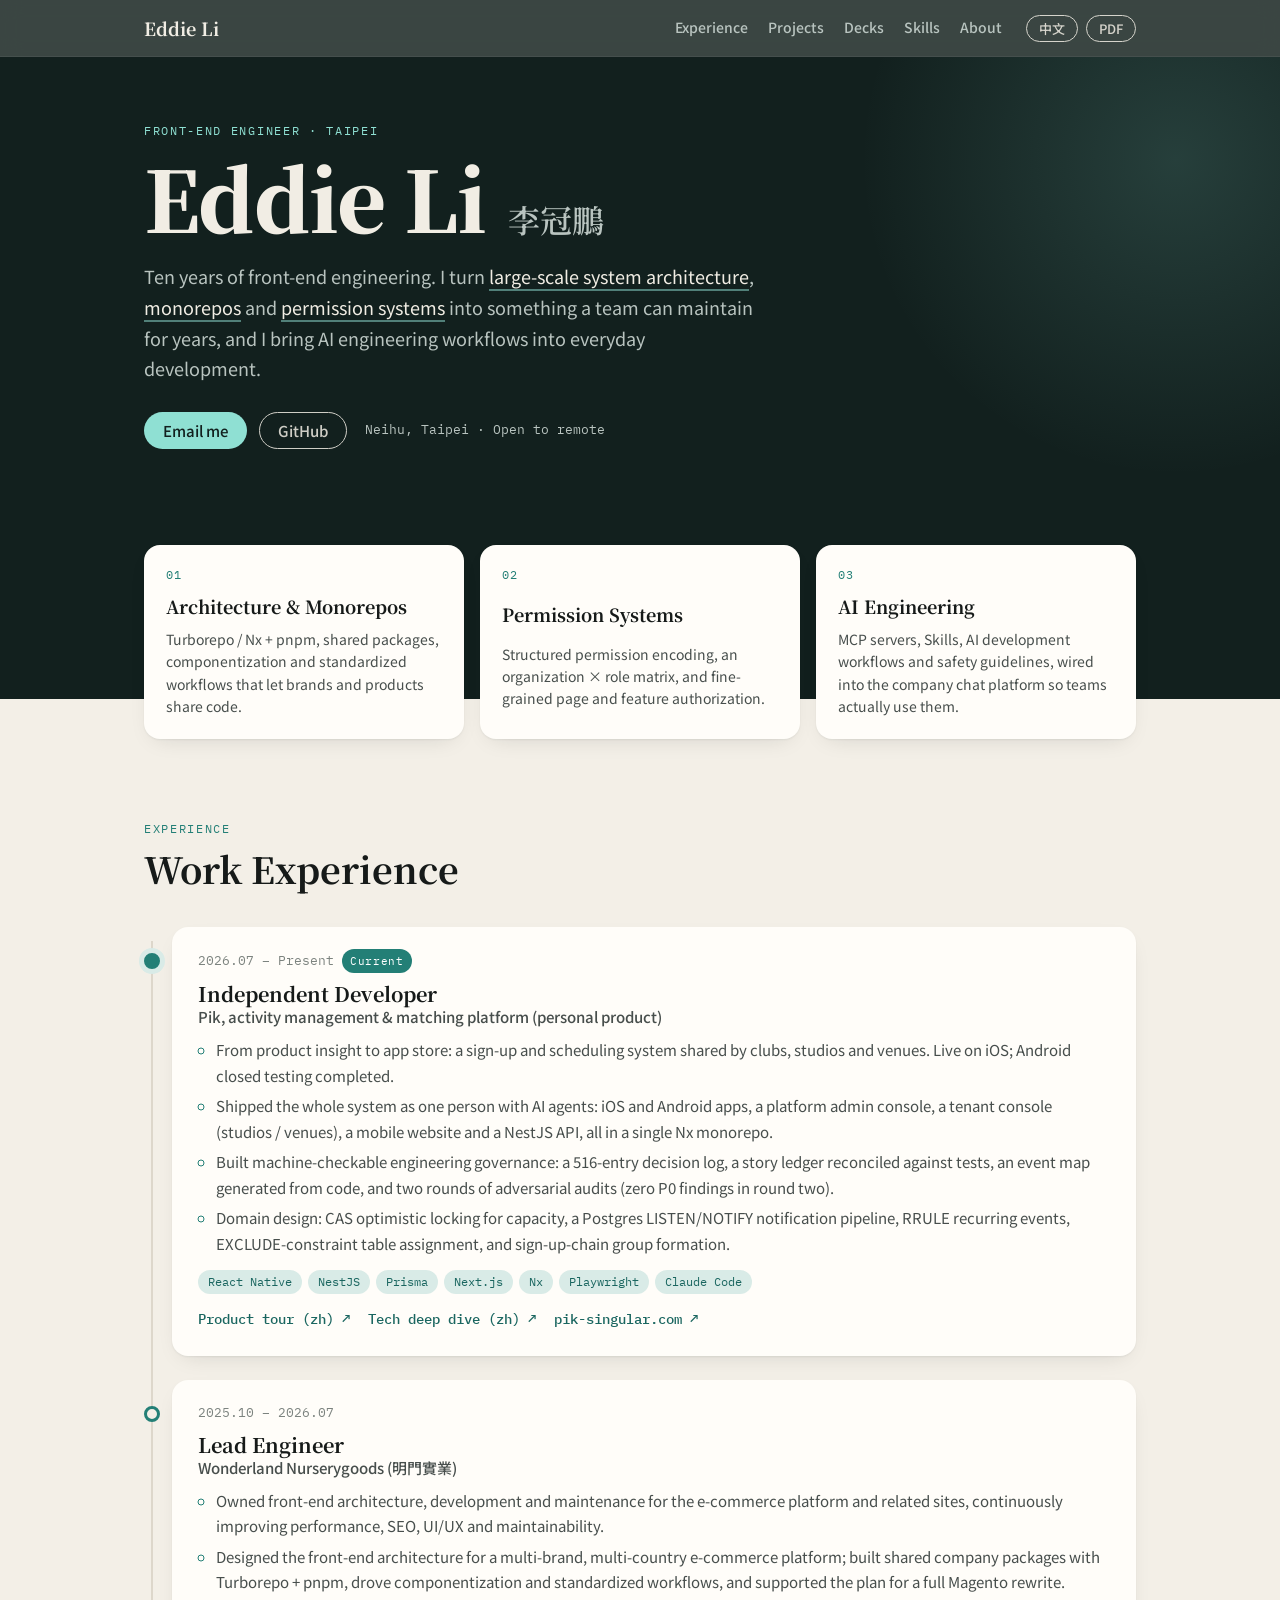
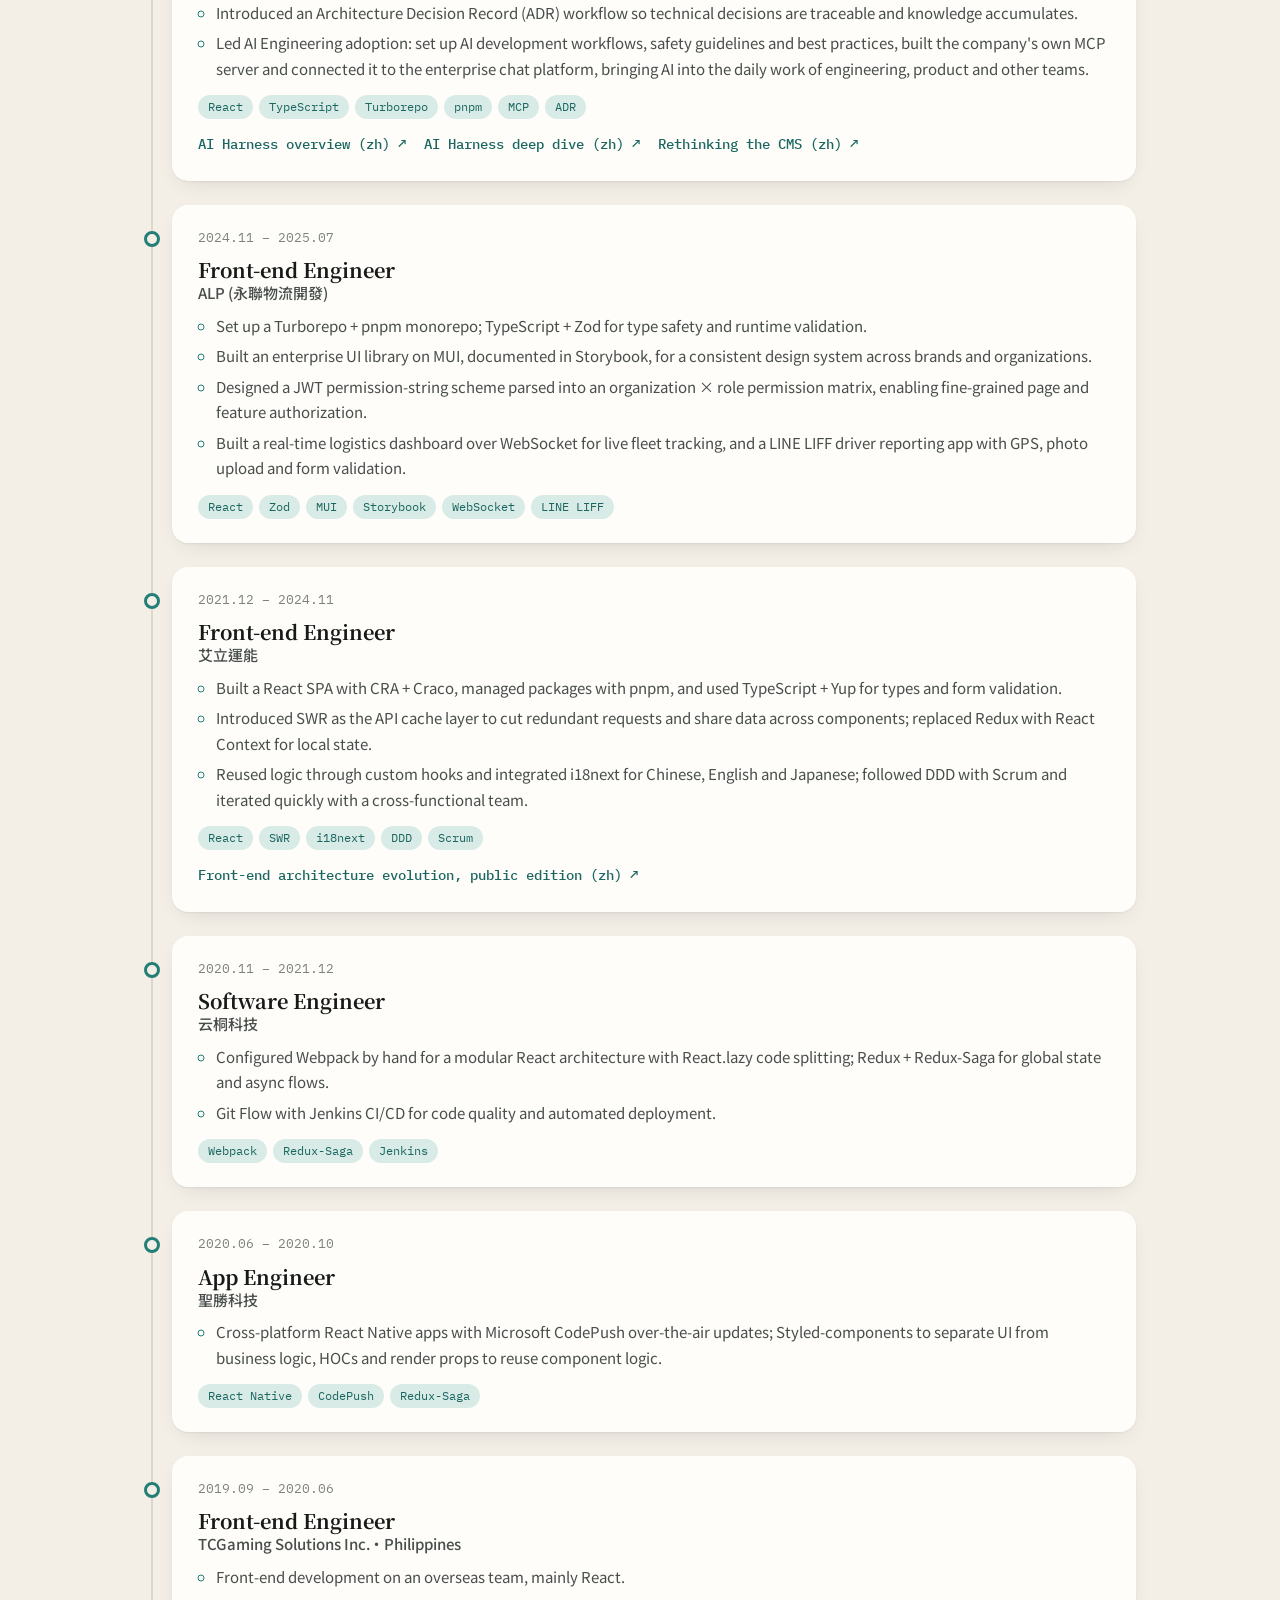
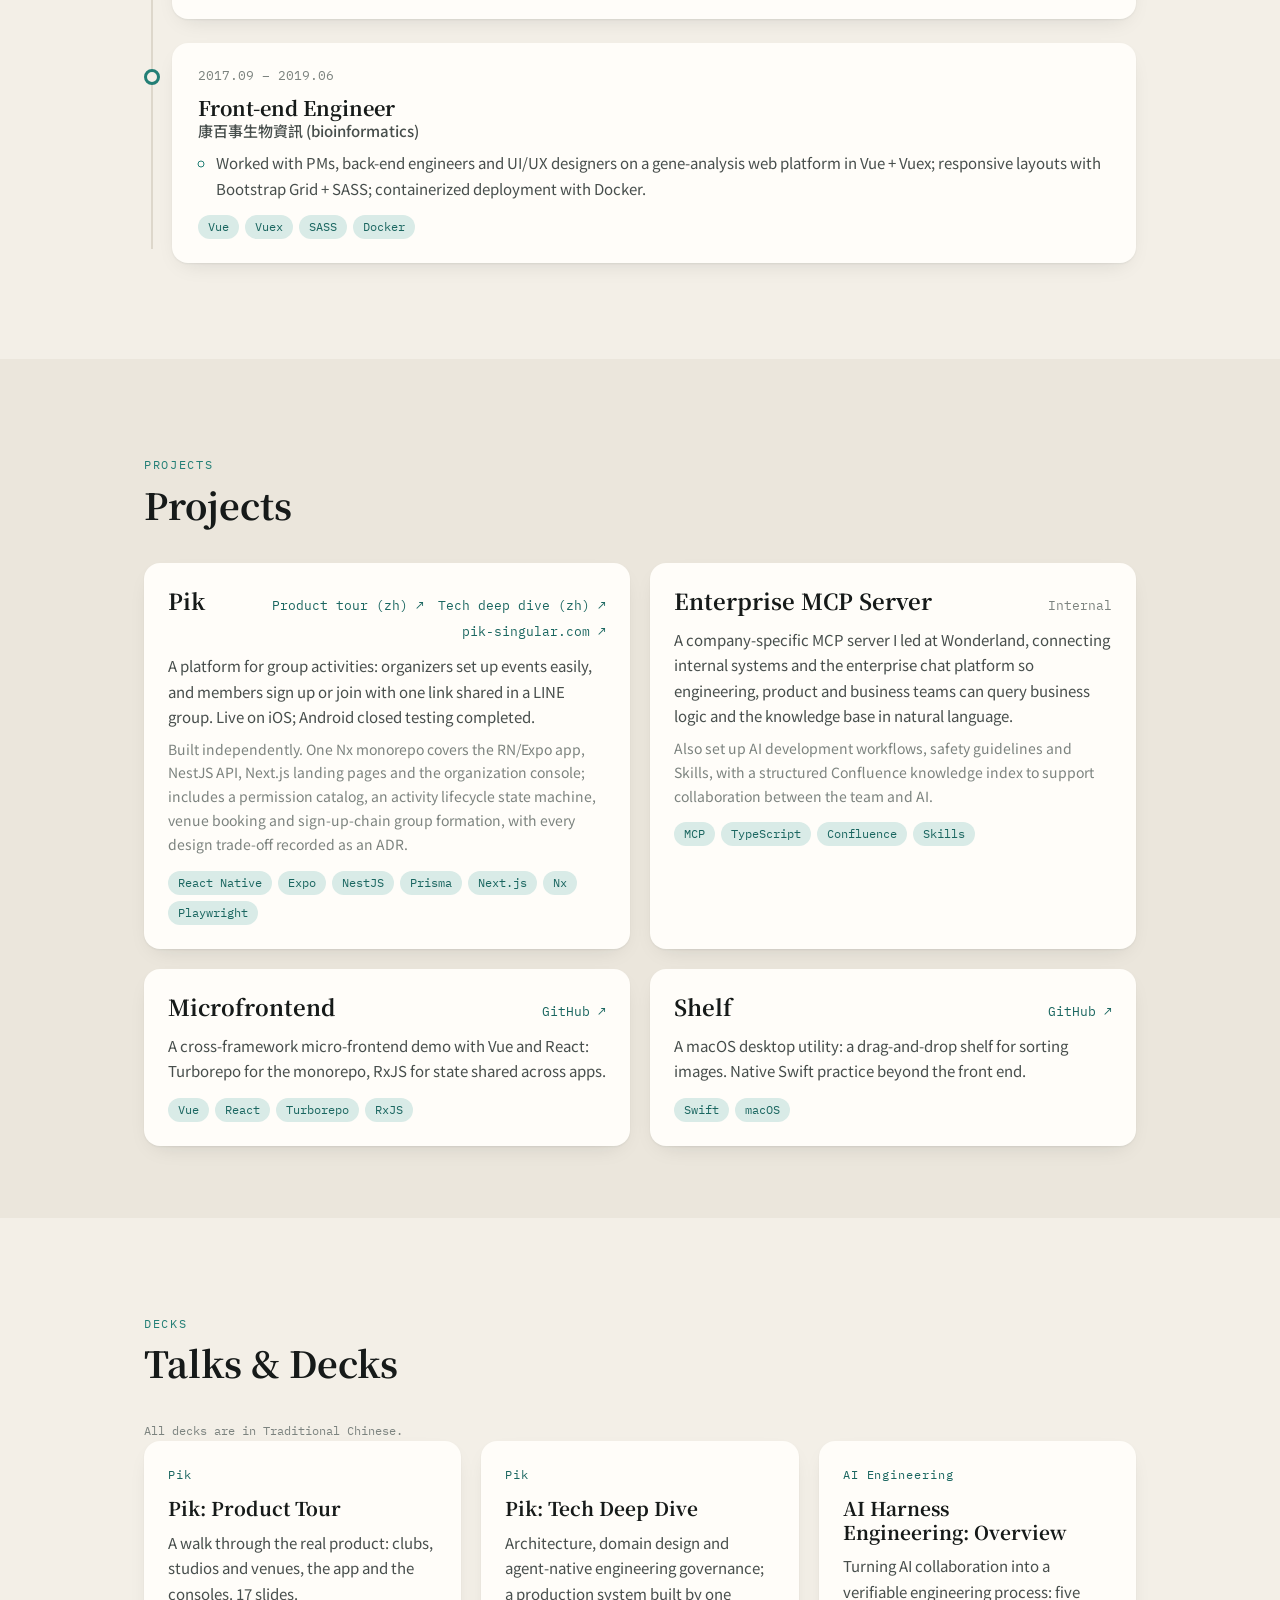
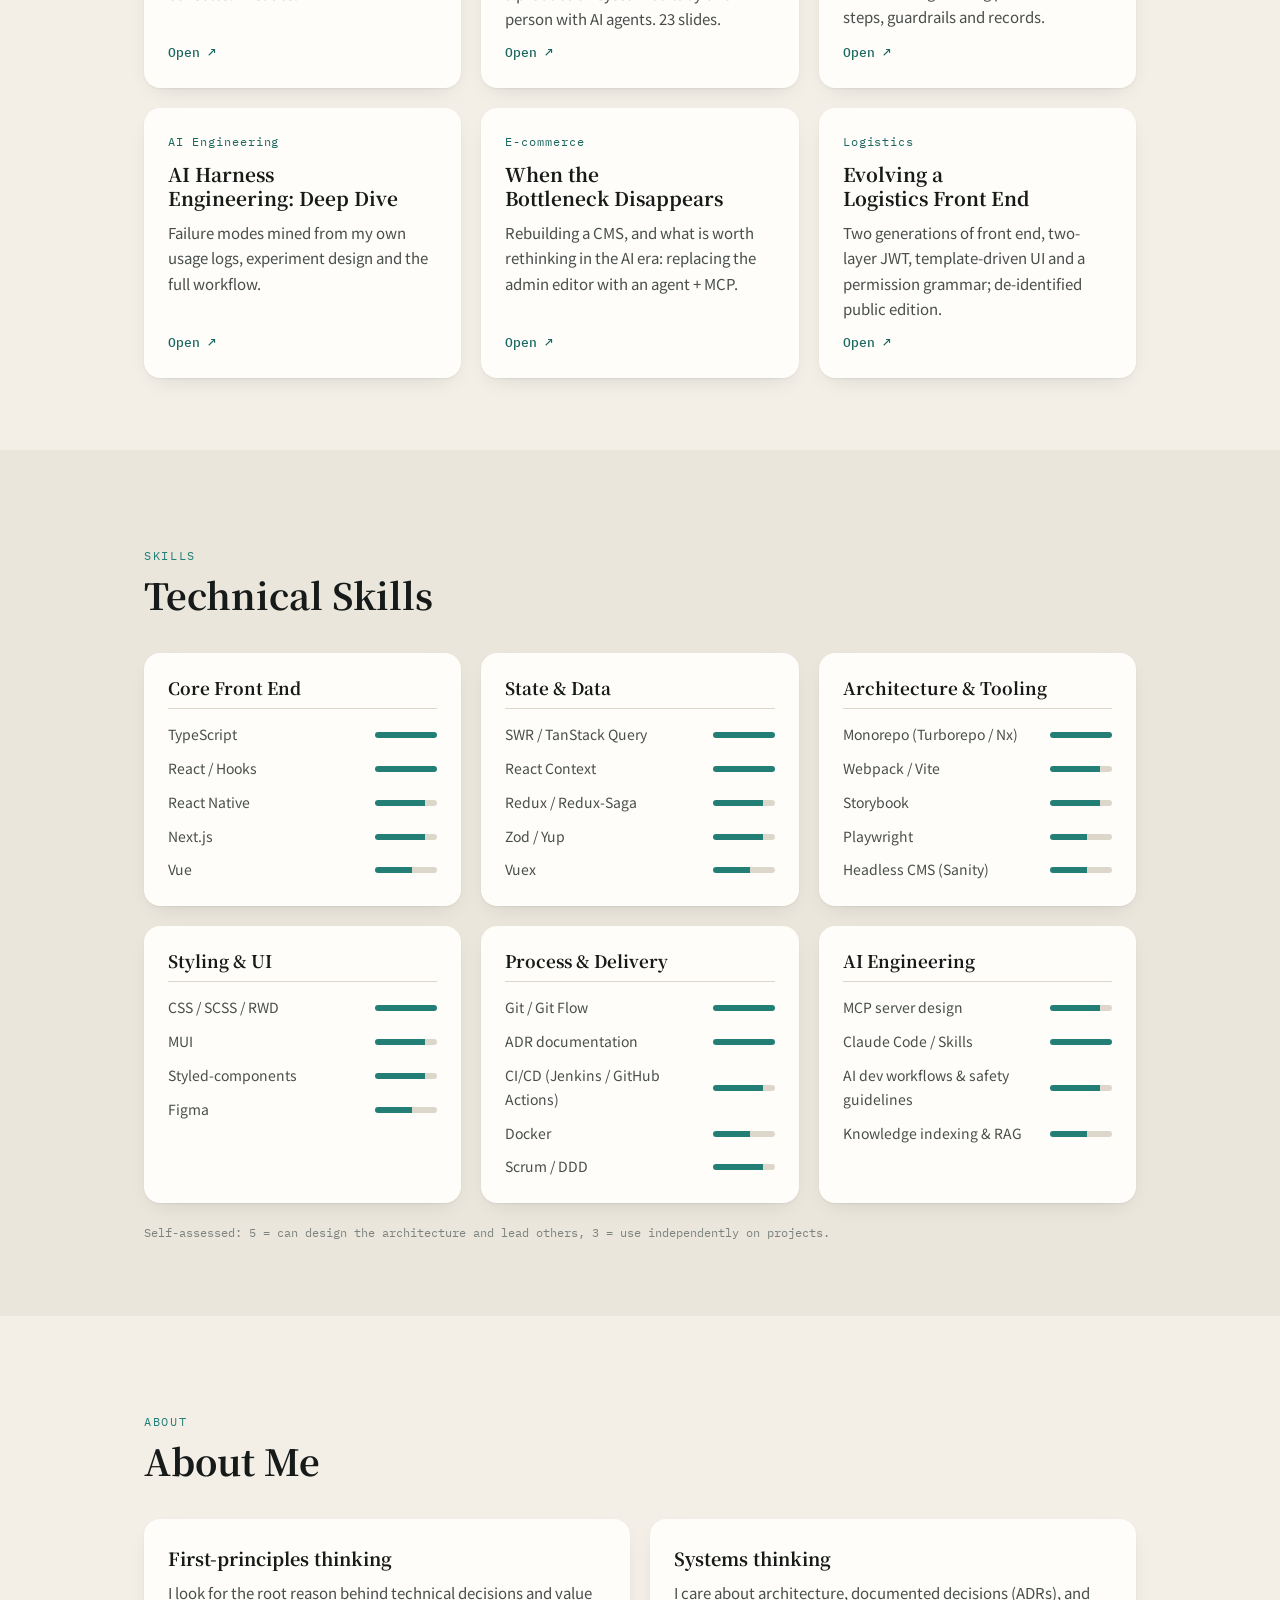
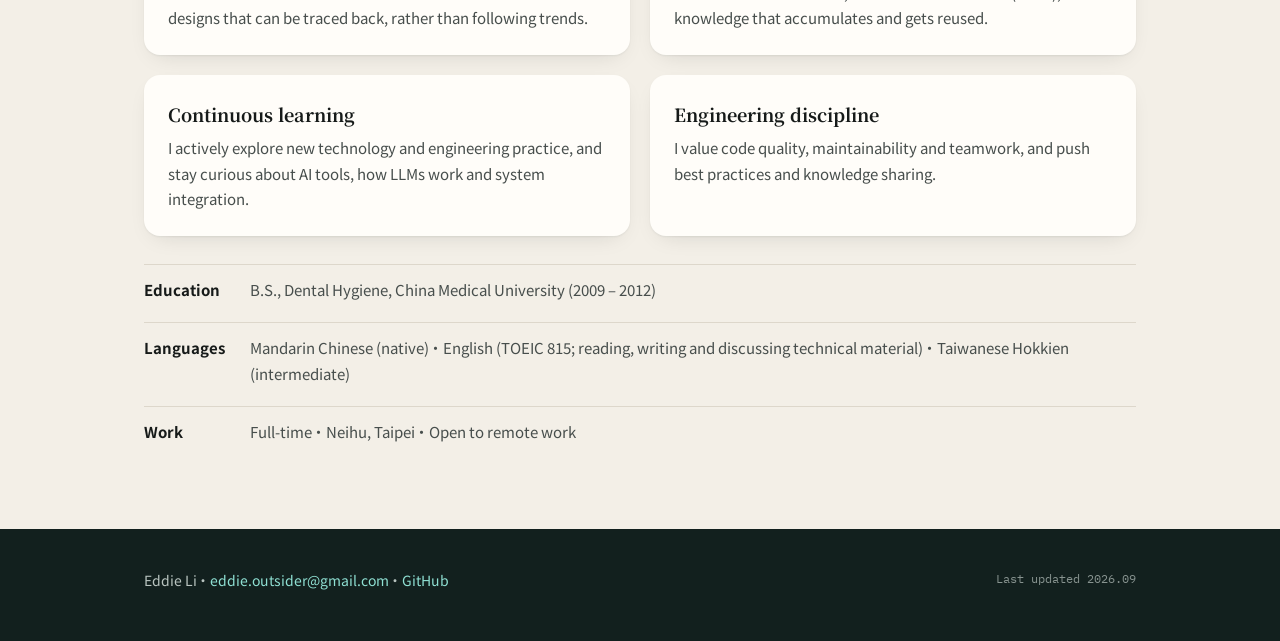
==== en/index.html @ dd4daa64 "feat: English version at /en with a language switch in the nav" ====
<!doctype html>
<html lang="en">
  <head>
    <meta charset="utf-8" />
    <meta name="viewport" content="width=device-width, initial-scale=1" />
    <title>Eddie Li · Front-end Engineer</title>
    <meta
      name="description"
      content="Eddie Li, front-end engineer with ten years of experience in large-scale system architecture, monorepos, permission systems and AI engineering workflows."
    />
    <meta property="og:title" content="Eddie Li · Front-end Engineer" />
    <meta
      property="og:description"
      content="Ten years of front-end engineering: large-scale architecture, monorepos, permission systems and AI engineering workflows."
    />
    <meta property="og:type" content="profile" />
    <meta property="og:locale" content="en_US" />
    <link
      rel="alternate"
      hreflang="zh-Hant"
      href="https://eddie-outsider.vercel.app/"
    />
    <link
      rel="alternate"
      hreflang="en"
      href="https://eddie-outsider.vercel.app/en"
    />
    <link
      rel="icon"
      href="data:image/svg+xml,<svg xmlns='http://www.w3.org/2000/svg' viewBox='0 0 32 32'><rect width='32' height='32' rx='7' fill='%2312201e'/><text x='16' y='22' font-family='serif' font-size='18' font-weight='700' text-anchor='middle' fill='%238fe0d3'>E</text></svg>"
    />
    <link rel="preconnect" href="https://fonts.googleapis.com" />
    <link rel="preconnect" href="https://fonts.gstatic.com" crossorigin />
    <link
      rel="stylesheet"
      href="https://fonts.googleapis.com/css2?family=Noto+Serif+TC:wght@600;700;900&family=Noto+Sans+TC:wght@400;500;700&family=IBM+Plex+Mono:wght@400;500&display=swap"
    />
    <link rel="stylesheet" href="/styles.css" />
  </head>
  <body>
    <a class="skip" href="#experience">Skip to experience</a>

    <nav class="nav" aria-label="Sections">
      <div class="wrap nav-in">
        <a class="brand" href="#top">Eddie Li</a>
        <div class="nav-links">
          <a href="#experience">Experience</a>
          <a href="#projects">Projects</a>
          <a href="#decks">Decks</a>
          <a href="#skills">Skills</a>
          <a href="#about">About</a>
        </div>
        <div class="nav-actions">
          <a
            class="btn btn-ghost btn-sm lang-switch"
            href="/"
            hreflang="zh-Hant"
            lang="zh-Hant"
            >中文</a
          >
          <button
            type="button"
            class="btn btn-ghost btn-sm"
            onclick="window.print()"
          >
            PDF
          </button>
        </div>
      </div>
    </nav>

    <header id="top" class="hero">
      <div class="hero-bg" aria-hidden="true"></div>
      <div class="wrap hero-in">
        <div class="hero-text">
          <p class="eyebrow">Front-end Engineer · Taipei</p>
          <h1 class="name">
            <span class="name-en">Eddie Li</span
            ><span class="name-zh" lang="zh-Hant">李冠鵬</span>
          </h1>
          <p class="tagline">
            Ten years of front-end engineering. I turn
            <em>large-scale system architecture</em>, <em>monorepos</em> and
            <em>permission systems</em> into something a team can maintain for
            years, and I bring AI engineering workflows into everyday
            development.
          </p>
          <div class="cta">
            <a class="btn btn-primary" href="mailto:eddie.outsider@gmail.com"
              >Email me</a
            >
            <a
              class="btn btn-ghost"
              href="https://github.com/PPniaw"
              rel="me noopener"
              target="_blank"
              >GitHub</a
            >
            <span class="loc">Neihu, Taipei · Open to remote</span>
          </div>
        </div>
      </div>
      <div class="wrap focus" aria-label="Focus areas">
        <div class="focus-card">
          <span class="focus-k">01</span>
          <strong>Architecture &amp; Monorepos</strong>
          <p>
            Turborepo / Nx + pnpm, shared packages, componentization and
            standardized workflows that let brands and products share code.
          </p>
        </div>
        <div class="focus-card">
          <span class="focus-k">02</span>
          <strong>Permission Systems</strong>
          <p>
            Structured permission encoding, an organization × role matrix, and
            fine-grained page and feature authorization.
          </p>
        </div>
        <div class="focus-card">
          <span class="focus-k">03</span>
          <strong>AI Engineering</strong>
          <p>
            MCP servers, Skills, AI development workflows and safety guidelines,
            wired into the company chat platform so teams actually use them.
          </p>
        </div>
      </div>
    </header>

    <main>
      <section id="experience" class="section">
        <div class="wrap">
          <div class="sec-head">
            <p class="eyebrow">Experience</p>
            <h2>Work Experience</h2>
          </div>
          <ol class="timeline">
            <li class="tl-item is-now">
              <div class="tl-dot"></div>
              <div class="tl-card">
                <div class="tl-meta">
                  <time datetime="2026-07">2026.07</time> – Present
                  <span class="pill">Current</span>
                </div>
                <h3>
                  Independent Developer
                  <span class="org"
                    >Pik, activity management &amp; matching platform (personal
                    product)</span
                  >
                </h3>
                <ul>
                  <li>
                    From product insight to app store: a sign-up and scheduling
                    system shared by clubs, studios and venues. Live on iOS;
                    Android closed testing completed.
                  </li>
                  <li>
                    Shipped the whole system as one person with AI agents: iOS
                    and Android apps, a platform admin console, a tenant console
                    (studios / venues), a mobile website and a NestJS API, all
                    in a single Nx monorepo.
                  </li>
                  <li>
                    Built machine-checkable engineering governance: a 516-entry
                    decision log, a story ledger reconciled against tests, an
                    event map generated from code, and two rounds of adversarial
                    audits (zero P0 findings in round two).
                  </li>
                  <li>
                    Domain design: CAS optimistic locking for capacity, a
                    Postgres LISTEN/NOTIFY notification pipeline, RRULE
                    recurring events, EXCLUDE-constraint table assignment, and
                    sign-up-chain group formation.
                  </li>
                </ul>
                <p class="chips">
                  <span>React Native</span><span>NestJS</span><span>Prisma</span
                  ><span>Next.js</span><span>Nx</span><span>Playwright</span
                  ><span>Claude Code</span>
                </p>
                <p class="tl-links">
                  <a
                    href="https://pik-slides.vercel.app/s/pik-intro"
                    target="_blank"
                    rel="noopener"
                    >Product tour (zh) ↗</a
                  >
                  <a
                    href="https://pik-slides.vercel.app/s/pik-tech-deep-dive"
                    target="_blank"
                    rel="noopener"
                    >Tech deep dive (zh) ↗</a
                  >
                  <a
                    href="https://pik-singular.com"
                    target="_blank"
                    rel="noopener"
                    >pik-singular.com ↗</a
                  >
                </p>
              </div>
            </li>
            <li class="tl-item">
              <div class="tl-dot"></div>
              <div class="tl-card">
                <div class="tl-meta">
                  <time datetime="2025-10">2025.10</time> –
                  <time datetime="2026-07">2026.07</time>
                </div>
                <h3>
                  Lead Engineer
                  <span class="org">Wonderland Nurserygoods (明門實業)</span>
                </h3>
                <ul>
                  <li>
                    Owned front-end architecture, development and maintenance
                    for the e-commerce platform and related sites, continuously
                    improving performance, SEO, UI/UX and maintainability.
                  </li>
                  <li>
                    Designed the front-end architecture for a multi-brand,
                    multi-country e-commerce platform; built shared company
                    packages with Turborepo + pnpm, drove componentization and
                    standardized workflows, and supported the plan for a full
                    Magento rewrite.
                  </li>
                  <li>
                    Introduced an Architecture Decision Record (ADR) workflow so
                    technical decisions are traceable and knowledge accumulates.
                  </li>
                  <li>
                    Led AI Engineering adoption: set up AI development
                    workflows, safety guidelines and best practices, built the
                    company's own MCP server and connected it to the enterprise
                    chat platform, bringing AI into the daily work of
                    engineering, product and other teams.
                  </li>
                </ul>
                <p class="chips">
                  <span>React</span><span>TypeScript</span><span>Turborepo</span
                  ><span>pnpm</span><span>MCP</span><span>ADR</span>
                </p>
                <p class="tl-links">
                  <a
                    href="https://pik-slides.vercel.app/s/ai-harness-overview"
                    target="_blank"
                    rel="noopener"
                    >AI Harness overview (zh) ↗</a
                  >
                  <a
                    href="https://pik-slides.vercel.app/s/ai-harness-deep-dive"
                    target="_blank"
                    rel="noopener"
                    >AI Harness deep dive (zh) ↗</a
                  >
                  <a
                    href="https://pik-slides.vercel.app/s/agentic-cms"
                    target="_blank"
                    rel="noopener"
                    >Rethinking the CMS (zh) ↗</a
                  >
                </p>
              </div>
            </li>

            <li class="tl-item">
              <div class="tl-dot"></div>
              <div class="tl-card">
                <div class="tl-meta">
                  <time datetime="2024-11">2024.11</time> –
                  <time datetime="2025-07">2025.07</time>
                </div>
                <h3>
                  Front-end Engineer
                  <span class="org">ALP (永聯物流開發)</span>
                </h3>
                <ul>
                  <li>
                    Set up a Turborepo + pnpm monorepo; TypeScript + Zod for
                    type safety and runtime validation.
                  </li>
                  <li>
                    Built an enterprise UI library on MUI, documented in
                    Storybook, for a consistent design system across brands and
                    organizations.
                  </li>
                  <li>
                    Designed a JWT permission-string scheme parsed into an
                    organization × role permission matrix, enabling fine-grained
                    page and feature authorization.
                  </li>
                  <li>
                    Built a real-time logistics dashboard over WebSocket for
                    live fleet tracking, and a LINE LIFF driver reporting app
                    with GPS, photo upload and form validation.
                  </li>
                </ul>
                <p class="chips">
                  <span>React</span><span>Zod</span><span>MUI</span
                  ><span>Storybook</span><span>WebSocket</span
                  ><span>LINE LIFF</span>
                </p>
              </div>
            </li>

            <li class="tl-item">
              <div class="tl-dot"></div>
              <div class="tl-card">
                <div class="tl-meta">
                  <time datetime="2021-12">2021.12</time> –
                  <time datetime="2024-11">2024.11</time>
                </div>
                <h3>Front-end Engineer <span class="org">艾立運能</span></h3>
                <ul>
                  <li>
                    Built a React SPA with CRA + Craco, managed packages with
                    pnpm, and used TypeScript + Yup for types and form
                    validation.
                  </li>
                  <li>
                    Introduced SWR as the API cache layer to cut redundant
                    requests and share data across components; replaced Redux
                    with React Context for local state.
                  </li>
                  <li>
                    Reused logic through custom hooks and integrated i18next for
                    Chinese, English and Japanese; followed DDD with Scrum and
                    iterated quickly with a cross-functional team.
                  </li>
                </ul>
                <p class="chips">
                  <span>React</span><span>SWR</span><span>i18next</span
                  ><span>DDD</span><span>Scrum</span>
                </p>
                <p class="tl-links">
                  <a
                    href="https://pik-slides.vercel.app/s/ally-architecture-evolution-public"
                    target="_blank"
                    rel="noopener"
                    >Front-end architecture evolution, public edition (zh) ↗</a
                  >
                </p>
              </div>
            </li>

            <li class="tl-item">
              <div class="tl-dot"></div>
              <div class="tl-card">
                <div class="tl-meta">
                  <time datetime="2020-11">2020.11</time> –
                  <time datetime="2021-12">2021.12</time>
                </div>
                <h3>Software Engineer <span class="org">云桐科技</span></h3>
                <ul>
                  <li>
                    Configured Webpack by hand for a modular React architecture
                    with React.lazy code splitting; Redux + Redux-Saga for
                    global state and async flows.
                  </li>
                  <li>
                    Git Flow with Jenkins CI/CD for code quality and automated
                    deployment.
                  </li>
                </ul>
                <p class="chips">
                  <span>Webpack</span><span>Redux-Saga</span
                  ><span>Jenkins</span>
                </p>
              </div>
            </li>

            <li class="tl-item">
              <div class="tl-dot"></div>
              <div class="tl-card">
                <div class="tl-meta">
                  <time datetime="2020-06">2020.06</time> –
                  <time datetime="2020-10">2020.10</time>
                </div>
                <h3>App Engineer <span class="org">聖勝科技</span></h3>
                <ul>
                  <li>
                    Cross-platform React Native apps with Microsoft CodePush
                    over-the-air updates; Styled-components to separate UI from
                    business logic, HOCs and render props to reuse component
                    logic.
                  </li>
                </ul>
                <p class="chips">
                  <span>React Native</span><span>CodePush</span
                  ><span>Redux-Saga</span>
                </p>
              </div>
            </li>

            <li class="tl-item">
              <div class="tl-dot"></div>
              <div class="tl-card">
                <div class="tl-meta">
                  <time datetime="2019-09">2019.09</time> –
                  <time datetime="2020-06">2020.06</time>
                </div>
                <h3>
                  Front-end Engineer
                  <span class="org">TCGaming Solutions Inc. · Philippines</span>
                </h3>
                <ul>
                  <li>
                    Front-end development on an overseas team, mainly React.
                  </li>
                </ul>
              </div>
            </li>

            <li class="tl-item">
              <div class="tl-dot"></div>
              <div class="tl-card">
                <div class="tl-meta">
                  <time datetime="2017-09">2017.09</time> –
                  <time datetime="2019-06">2019.06</time>
                </div>
                <h3>
                  Front-end Engineer
                  <span class="org">康百事生物資訊 (bioinformatics)</span>
                </h3>
                <ul>
                  <li>
                    Worked with PMs, back-end engineers and UI/UX designers on a
                    gene-analysis web platform in Vue + Vuex; responsive layouts
                    with Bootstrap Grid + SASS; containerized deployment with
                    Docker.
                  </li>
                </ul>
                <p class="chips">
                  <span>Vue</span><span>Vuex</span><span>SASS</span
                  ><span>Docker</span>
                </p>
              </div>
            </li>
          </ol>
        </div>
      </section>

      <section id="projects" class="section section-alt">
        <div class="wrap">
          <div class="sec-head">
            <p class="eyebrow">Projects</p>
            <h2>Projects</h2>
          </div>
          <div class="grid-2">
            <article class="card proj">
              <div class="proj-top">
                <h3>Pik</h3>
                <span class="proj-links">
                  <a
                    class="proj-link"
                    href="https://pik-slides.vercel.app/s/pik-intro"
                    target="_blank"
                    rel="noopener"
                    >Product tour (zh) ↗</a
                  >
                  <a
                    class="proj-link"
                    href="https://pik-slides.vercel.app/s/pik-tech-deep-dive"
                    target="_blank"
                    rel="noopener"
                    >Tech deep dive (zh) ↗</a
                  >
                  <a
                    class="proj-link"
                    href="https://pik-singular.com"
                    target="_blank"
                    rel="noopener"
                    >pik-singular.com ↗</a
                  >
                </span>
              </div>
              <p>
                A platform for group activities: organizers set up events
                easily, and members sign up or join with one link shared in a
                LINE group. Live on iOS; Android closed testing completed.
              </p>
              <p class="proj-note">
                Built independently. One Nx monorepo covers the RN/Expo app,
                NestJS API, Next.js landing pages and the organization console;
                includes a permission catalog, an activity lifecycle state
                machine, venue booking and sign-up-chain group formation, with
                every design trade-off recorded as an ADR.
              </p>
              <p class="chips">
                <span>React Native</span><span>Expo</span><span>NestJS</span
                ><span>Prisma</span><span>Next.js</span><span>Nx</span
                ><span>Playwright</span>
              </p>
            </article>

            <article class="card proj">
              <div class="proj-top">
                <h3>Enterprise MCP Server</h3>
                <span class="proj-link muted">Internal</span>
              </div>
              <p>
                A company-specific MCP server I led at Wonderland, connecting
                internal systems and the enterprise chat platform so
                engineering, product and business teams can query business logic
                and the knowledge base in natural language.
              </p>
              <p class="proj-note">
                Also set up AI development workflows, safety guidelines and
                Skills, with a structured Confluence knowledge index to support
                collaboration between the team and AI.
              </p>
              <p class="chips">
                <span>MCP</span><span>TypeScript</span><span>Confluence</span
                ><span>Skills</span>
              </p>
            </article>

            <article class="card proj">
              <div class="proj-top">
                <h3>Microfrontend</h3>
                <a
                  class="proj-link"
                  href="https://github.com/PPniaw/Microfrontend"
                  target="_blank"
                  rel="noopener"
                  >GitHub ↗</a
                >
              </div>
              <p>
                A cross-framework micro-frontend demo with Vue and React:
                Turborepo for the monorepo, RxJS for state shared across apps.
              </p>
              <p class="chips">
                <span>Vue</span><span>React</span><span>Turborepo</span
                ><span>RxJS</span>
              </p>
            </article>

            <article class="card proj">
              <div class="proj-top">
                <h3>Shelf</h3>
                <a
                  class="proj-link"
                  href="https://github.com/PPniaw/Shelf"
                  target="_blank"
                  rel="noopener"
                  >GitHub ↗</a
                >
              </div>
              <p>
                A macOS desktop utility: a drag-and-drop shelf for sorting
                images. Native Swift practice beyond the front end.
              </p>
              <p class="chips"><span>Swift</span><span>macOS</span></p>
            </article>
          </div>
        </div>
      </section>

      <section id="decks" class="section">
        <div class="wrap">
          <div class="sec-head">
            <p class="eyebrow">Decks</p>
            <h2>Talks &amp; Decks</h2>
          </div>
          <p class="legend">All decks are in Traditional Chinese.</p>
          <div class="grid-3 decks">
            <a
              class="card deck"
              href="https://pik-slides.vercel.app/s/pik-intro"
              target="_blank"
              rel="noopener"
            >
              <span class="deck-tag">Pik</span>
              <h3>Pik: Product Tour</h3>
              <p>
                A walk through the real product: clubs, studios and venues, the
                app and the consoles. 17 slides.
              </p>
              <span class="deck-open">Open ↗</span>
            </a>
            <a
              class="card deck"
              href="https://pik-slides.vercel.app/s/pik-tech-deep-dive"
              target="_blank"
              rel="noopener"
            >
              <span class="deck-tag">Pik</span>
              <h3>Pik: Tech Deep Dive</h3>
              <p>
                Architecture, domain design and agent-native engineering
                governance; a production system built by one person with AI
                agents. 23 slides.
              </p>
              <span class="deck-open">Open ↗</span>
            </a>
            <a
              class="card deck"
              href="https://pik-slides.vercel.app/s/ai-harness-overview"
              target="_blank"
              rel="noopener"
            >
              <span class="deck-tag">AI Engineering</span>
              <h3>AI Harness Engineering: Overview</h3>
              <p>
                Turning AI collaboration into a verifiable engineering process:
                five steps, guardrails and records.
              </p>
              <span class="deck-open">Open ↗</span>
            </a>
            <a
              class="card deck"
              href="https://pik-slides.vercel.app/s/ai-harness-deep-dive"
              target="_blank"
              rel="noopener"
            >
              <span class="deck-tag">AI Engineering</span>
              <h3>AI Harness Engineering: Deep Dive</h3>
              <p>
                Failure modes mined from my own usage logs, experiment design
                and the full workflow.
              </p>
              <span class="deck-open">Open ↗</span>
            </a>
            <a
              class="card deck"
              href="https://pik-slides.vercel.app/s/agentic-cms"
              target="_blank"
              rel="noopener"
            >
              <span class="deck-tag">E-commerce</span>
              <h3>When the Bottleneck Disappears</h3>
              <p>
                Rebuilding a CMS, and what is worth rethinking in the AI era:
                replacing the admin editor with an agent + MCP.
              </p>
              <span class="deck-open">Open ↗</span>
            </a>
            <a
              class="card deck"
              href="https://pik-slides.vercel.app/s/ally-architecture-evolution-public"
              target="_blank"
              rel="noopener"
            >
              <span class="deck-tag">Logistics</span>
              <h3>Evolving a Logistics Front End</h3>
              <p>
                Two generations of front end, two-layer JWT, template-driven UI
                and a permission grammar; de-identified public edition.
              </p>
              <span class="deck-open">Open ↗</span>
            </a>
          </div>
        </div>
      </section>

      <section id="skills" class="section section-alt">
        <div class="wrap">
          <div class="sec-head">
            <p class="eyebrow">Skills</p>
            <h2>Technical Skills</h2>
          </div>
          <div class="grid-3 skills">
            <div class="card skill-group">
              <h3>Core Front End</h3>
              <ul>
                <li>
                  <span>TypeScript</span><i class="lv" style="--lv: 5"></i>
                </li>
                <li>
                  <span>React / Hooks</span><i class="lv" style="--lv: 5"></i>
                </li>
                <li>
                  <span>React Native</span><i class="lv" style="--lv: 4"></i>
                </li>
                <li><span>Next.js</span><i class="lv" style="--lv: 4"></i></li>
                <li><span>Vue</span><i class="lv" style="--lv: 3"></i></li>
              </ul>
            </div>

            <div class="card skill-group">
              <h3>State &amp; Data</h3>
              <ul>
                <li>
                  <span>SWR / TanStack Query</span
                  ><i class="lv" style="--lv: 5"></i>
                </li>
                <li>
                  <span>React Context</span><i class="lv" style="--lv: 5"></i>
                </li>
                <li>
                  <span>Redux / Redux-Saga</span
                  ><i class="lv" style="--lv: 4"></i>
                </li>
                <li>
                  <span>Zod / Yup</span><i class="lv" style="--lv: 4"></i>
                </li>
                <li><span>Vuex</span><i class="lv" style="--lv: 3"></i></li>
              </ul>
            </div>

            <div class="card skill-group">
              <h3>Architecture &amp; Tooling</h3>
              <ul>
                <li>
                  <span>Monorepo (Turborepo / Nx)</span
                  ><i class="lv" style="--lv: 5"></i>
                </li>
                <li>
                  <span>Webpack / Vite</span><i class="lv" style="--lv: 4"></i>
                </li>
                <li>
                  <span>Storybook</span><i class="lv" style="--lv: 4"></i>
                </li>
                <li>
                  <span>Playwright</span><i class="lv" style="--lv: 3"></i>
                </li>
                <li>
                  <span>Headless CMS (Sanity)</span
                  ><i class="lv" style="--lv: 3"></i>
                </li>
              </ul>
            </div>

            <div class="card skill-group">
              <h3>Styling &amp; UI</h3>
              <ul>
                <li>
                  <span>CSS / SCSS / RWD</span
                  ><i class="lv" style="--lv: 5"></i>
                </li>
                <li><span>MUI</span><i class="lv" style="--lv: 4"></i></li>
                <li>
                  <span>Styled-components</span
                  ><i class="lv" style="--lv: 4"></i>
                </li>
                <li><span>Figma</span><i class="lv" style="--lv: 3"></i></li>
              </ul>
            </div>

            <div class="card skill-group">
              <h3>Process &amp; Delivery</h3>
              <ul>
                <li>
                  <span>Git / Git Flow</span><i class="lv" style="--lv: 5"></i>
                </li>
                <li>
                  <span>ADR documentation</span
                  ><i class="lv" style="--lv: 5"></i>
                </li>
                <li>
                  <span>CI/CD (Jenkins / GitHub Actions)</span
                  ><i class="lv" style="--lv: 4"></i>
                </li>
                <li><span>Docker</span><i class="lv" style="--lv: 3"></i></li>
                <li>
                  <span>Scrum / DDD</span><i class="lv" style="--lv: 4"></i>
                </li>
              </ul>
            </div>

            <div class="card skill-group">
              <h3>AI Engineering</h3>
              <ul>
                <li>
                  <span>MCP server design</span
                  ><i class="lv" style="--lv: 4"></i>
                </li>
                <li>
                  <span>Claude Code / Skills</span
                  ><i class="lv" style="--lv: 5"></i>
                </li>
                <li>
                  <span>AI dev workflows &amp; safety guidelines</span
                  ><i class="lv" style="--lv: 4"></i>
                </li>
                <li>
                  <span>Knowledge indexing &amp; RAG</span
                  ><i class="lv" style="--lv: 3"></i>
                </li>
              </ul>
            </div>
          </div>
          <p class="legend">
            Self-assessed: 5 = can design the architecture and lead others, 3 =
            use independently on projects.
          </p>
        </div>
      </section>

      <section id="about" class="section">
        <div class="wrap">
          <div class="sec-head">
            <p class="eyebrow">About</p>
            <h2>About Me</h2>
          </div>
          <div class="grid-2 traits">
            <div class="card trait">
              <strong>First-principles thinking</strong>
              <p>
                I look for the root reason behind technical decisions and value
                designs that can be traced back, rather than following trends.
              </p>
            </div>
            <div class="card trait">
              <strong>Systems thinking</strong>
              <p>
                I care about architecture, documented decisions (ADRs), and
                knowledge that accumulates and gets reused.
              </p>
            </div>
            <div class="card trait">
              <strong>Continuous learning</strong>
              <p>
                I actively explore new technology and engineering practice, and
                stay curious about AI tools, how LLMs work and system
                integration.
              </p>
            </div>
            <div class="card trait">
              <strong>Engineering discipline</strong>
              <p>
                I value code quality, maintainability and teamwork, and push
                best practices and knowledge sharing.
              </p>
            </div>
          </div>
          <dl class="facts">
            <div>
              <dt>Education</dt>
              <dd>
                B.S., Dental Hygiene, China Medical University (2009 – 2012)
              </dd>
            </div>
            <div>
              <dt>Languages</dt>
              <dd>
                Mandarin Chinese (native) · English (TOEIC 815; reading, writing
                and discussing technical material) · Taiwanese Hokkien
                (intermediate)
              </dd>
            </div>
            <div>
              <dt>Work</dt>
              <dd>Full-time · Neihu, Taipei · Open to remote work</dd>
            </div>
          </dl>
        </div>
      </section>
    </main>

    <footer class="foot">
      <div class="wrap foot-in">
        <p>
          Eddie Li ·
          <a href="mailto:eddie.outsider@gmail.com">eddie.outsider@gmail.com</a>
          ·
          <a href="https://github.com/PPniaw" rel="me noopener" target="_blank"
            >GitHub</a
          >
        </p>
        <p class="muted">Last updated 2026.09</p>
      </div>
    </footer>
  </body>
</html>
---- styles.css ----
:root {
  --bg: #f3efe7;
  --bg-alt: #ebe6dc;
  --surface: #fffdf9;
  --ink: #161a19;
  --ink-2: #474e4c;
  --ink-3: #7c837f;
  --rule: #ddd7cb;
  --accent: #237f76;
  --accent-ink: #1a6660;
  --accent-soft: #d9ebe7;
  --hero-bg: #12201e;
  --hero-ink: #f1ede4;
  --hero-ink-2: #b9c4c0;
  --hero-accent: #8fe0d3;
  --hero-card: #1a2b29;
  --shadow:
    0 1px 2px rgba(20, 30, 28, 0.06), 0 8px 24px -12px rgba(20, 30, 28, 0.18);
  --r: 16px;
  --mono: "IBM Plex Mono", ui-monospace, SFMono-Regular, Menlo, monospace;
  --serif: "Noto Serif TC", "Songti TC", "PMingLiU", Georgia, serif;
  --sans:
    "Noto Sans TC", "PingFang TC", "Microsoft JhengHei", system-ui, sans-serif;
  color-scheme: light dark;
}

@media (prefers-color-scheme: dark) {
  :root {
    --bg: #14181a;
    --bg-alt: #101416;
    --surface: #1c2224;
    --ink: #ece7dd;
    --ink-2: #b7b1a6;
    --ink-3: #7f7a72;
    --rule: #2b3235;
    --accent: #7fc3bb;
    --accent-ink: #9ad8d0;
    --accent-soft: #1f3331;
    --hero-bg: #0d1716;
    --hero-card: #16221f;
    --shadow: 0 1px 2px rgba(0, 0, 0, 0.3), 0 8px 24px -12px rgba(0, 0, 0, 0.5);
  }
}

* {
  box-sizing: border-box;
}

html {
  -webkit-text-size-adjust: 100%;
  scroll-padding-top: 64px;
}

body {
  margin: 0;
  background: var(--bg);
  color: var(--ink);
  font-family: var(--sans);
  font-size: 16px;
  line-height: 1.7;
  font-feature-settings: "palt";
}

a {
  color: var(--accent-ink);
  text-decoration: none;
  text-underline-offset: 3px;
}

a:hover,
a:focus-visible {
  text-decoration: underline;
}

:focus-visible {
  outline: 2px solid var(--accent);
  outline-offset: 3px;
}

h1,
h2,
h3 {
  margin: 0;
  font-family: var(--serif);
  font-weight: 700;
  line-height: 1.25;
  text-wrap: balance;
}

p {
  margin: 0;
}

.wrap {
  max-width: 1040px;
  margin: 0 auto;
  padding: 0 24px;
}

.skip {
  position: absolute;
  left: -999px;
  top: 8px;
  background: var(--accent);
  color: #fff;
  padding: 6px 12px;
  border-radius: 6px;
  z-index: 10;
}

.skip:focus {
  left: 8px;
}

.eyebrow {
  font-family: var(--mono);
  font-size: 12px;
  letter-spacing: 0.14em;
  text-transform: uppercase;
  color: var(--accent);
}

.muted {
  color: var(--ink-3);
}

/* buttons */

.btn {
  display: inline-flex;
  align-items: center;
  gap: 6px;
  padding: 10px 18px;
  border-radius: 999px;
  font: inherit;
  font-size: 15px;
  font-weight: 500;
  line-height: 1;
  border: 1px solid transparent;
  cursor: pointer;
  text-decoration: none !important;
  transition:
    transform 0.15s ease,
    background 0.15s ease;
}

.btn:active {
  transform: translateY(1px);
}

.btn-primary {
  background: var(--hero-accent);
  color: var(--hero-bg);
}

.btn-primary:hover {
  background: #a8ece1;
}

.btn-ghost {
  background: transparent;
  color: inherit;
  border-color: currentColor;
  opacity: 0.85;
}

.btn-ghost:hover {
  opacity: 1;
}

.btn-sm {
  padding: 6px 12px;
  font-size: 13px;
}

/* nav */

/* 語言切換和 PDF 收成右側同一組，窄螢幕不被導覽連結擠掉。 */
.nav-actions {
  display: flex;
  align-items: center;
  gap: 8px;
  flex-shrink: 0;
}

.lang-switch {
  min-width: 44px;
  text-align: center;
}

.nav {
  position: sticky;
  top: 0;
  z-index: 5;
  background: color-mix(in srgb, var(--hero-bg) 82%, transparent);
  backdrop-filter: blur(10px);
  color: var(--hero-ink);
  border-bottom: 1px solid rgba(255, 255, 255, 0.06);
}

.nav-in {
  display: flex;
  align-items: center;
  gap: 24px;
  height: 56px;
}

.brand {
  font-family: var(--serif);
  font-weight: 700;
  font-size: 18px;
  color: var(--hero-ink);
  margin-right: auto;
}

.nav-links {
  display: flex;
  gap: 20px;
  font-size: 14px;
  font-weight: 500;
}

.nav-links a {
  color: var(--hero-ink-2);
}

.nav-links a:hover {
  color: var(--hero-accent);
  text-decoration: none;
}

/* hero */

.hero {
  background: var(--hero-bg);
  color: var(--hero-ink);
  padding: 64px 0 0;
  position: relative;
}

.hero-bg {
  position: absolute;
  inset: 0;
  overflow: hidden;
  pointer-events: none;
}

.hero-bg::before {
  content: "";
  position: absolute;
  inset: -40% -20% auto auto;
  width: 60vw;
  height: 60vw;
  max-width: 720px;
  max-height: 720px;
  border-radius: 50%;
  background: radial-gradient(
    circle,
    rgba(143, 224, 211, 0.16),
    transparent 62%
  );
  pointer-events: none;
}

.hero-in {
  position: relative;
}

.hero .eyebrow {
  color: var(--hero-accent);
  margin-bottom: 14px;
}

.name {
  display: flex;
  flex-wrap: wrap;
  align-items: baseline;
  gap: 8px 22px;
  margin-bottom: 22px;
}

.name-en {
  font-size: clamp(48px, 8vw, 84px);
  font-weight: 900;
  letter-spacing: -0.02em;
  line-height: 1;
}

.name-zh {
  font-size: clamp(22px, 3.4vw, 32px);
  color: var(--hero-ink-2);
  font-weight: 600;
}

.tagline {
  max-width: 34em;
  font-size: 18px;
  color: var(--hero-ink-2);
  margin-bottom: 28px;
}

.tagline em {
  font-style: normal;
  color: var(--hero-ink);
  border-bottom: 2px solid rgba(143, 224, 211, 0.5);
}

.cta {
  display: flex;
  flex-wrap: wrap;
  align-items: center;
  gap: 12px;
}

.loc {
  font-family: var(--mono);
  font-size: 13px;
  color: var(--hero-ink-2);
  margin-left: 6px;
}


.focus {
  position: relative;
  display: grid;
  grid-template-columns: repeat(3, 1fr);
  gap: 16px;
  margin-top: 56px;
  transform: translateY(40px);
}

.focus-card {
  background: var(--surface);
  color: var(--ink);
  border-radius: var(--r);
  padding: 20px 22px 22px;
  box-shadow: var(--shadow);
  display: grid;
  gap: 6px;
}

.focus-k {
  font-family: var(--mono);
  font-size: 12px;
  color: var(--accent);
  letter-spacing: 0.1em;
}

.focus-card strong {
  font-family: var(--serif);
  font-size: 18px;
}

.focus-card p {
  font-size: 14px;
  color: var(--ink-2);
  line-height: 1.6;
}

/* sections */

.section {
  padding: 96px 0 72px;
}

.section-alt {
  background: var(--bg-alt);
}

#experience {
  padding-top: 120px;
}

.sec-head {
  margin-bottom: 36px;
}

.sec-head h2 {
  font-size: clamp(28px, 4vw, 36px);
  margin-top: 6px;
}

.card {
  background: var(--surface);
  border-radius: var(--r);
  padding: 24px;
  box-shadow: var(--shadow);
}

.grid-2 {
  display: grid;
  grid-template-columns: repeat(2, 1fr);
  gap: 20px;
}

.grid-3 {
  display: grid;
  grid-template-columns: repeat(3, 1fr);
  gap: 20px;
}

.chips {
  display: flex;
  flex-wrap: wrap;
  gap: 6px;
  margin-top: 14px;
}

.chips span {
  font-family: var(--mono);
  font-size: 12px;
  line-height: 1;
  padding: 6px 10px;
  border-radius: 999px;
  background: var(--accent-soft);
  color: var(--accent-ink);
}

/* timeline */

.timeline {
  list-style: none;
  margin: 0;
  padding: 0 0 0 28px;
  position: relative;
}

.timeline::before {
  content: "";
  position: absolute;
  left: 7px;
  top: 14px;
  bottom: 14px;
  width: 2px;
  background: var(--rule);
}

.tl-item {
  position: relative;
  margin-bottom: 24px;
}

.tl-dot {
  position: absolute;
  left: -28px;
  top: 26px;
  width: 16px;
  height: 16px;
  border-radius: 50%;
  background: var(--bg);
  border: 3px solid var(--accent);
}

.is-now .tl-dot {
  background: var(--accent);
  box-shadow: 0 0 0 5px var(--accent-soft);
}

.tl-card {
  background: var(--surface);
  border-radius: var(--r);
  padding: 22px 26px 24px;
  box-shadow: var(--shadow);
}

.tl-meta {
  font-family: var(--mono);
  font-size: 13px;
  color: var(--ink-3);
  font-variant-numeric: tabular-nums;
  margin-bottom: 8px;
  display: flex;
  align-items: center;
  gap: 8px;
}

.pill {
  font-size: 11px;
  padding: 3px 8px;
  border-radius: 999px;
  background: var(--accent);
  color: #fff;
  letter-spacing: 0.06em;
}

.tl-card h3 {
  font-size: 20px;
  margin-bottom: 10px;
}

.org {
  display: block;
  font-family: var(--sans);
  font-size: 15px;
  font-weight: 500;
  color: var(--ink-2);
  margin-top: 2px;
}

.tl-card ul {
  margin: 0;
  padding-left: 1.2em;
  color: var(--ink-2);
  font-size: 15px;
}

.tl-card li {
  margin-bottom: 5px;
}

.tl-card li::marker {
  color: var(--accent);
}

.tl-links {
  display: flex;
  flex-wrap: wrap;
  gap: 8px 18px;
  margin-top: 14px;
  font-family: var(--mono);
  font-size: 14px;
  font-weight: 500;
}

/* projects */

.proj-top {
  display: flex;
  align-items: baseline;
  justify-content: space-between;
  gap: 12px;
  margin-bottom: 10px;
}

.proj h3 {
  font-size: 22px;
}

.proj-links {
  display: flex;
  flex-wrap: wrap;
  justify-content: flex-end;
  gap: 4px 14px;
}

.proj-link {
  font-family: var(--mono);
  font-size: 13px;
  white-space: nowrap;
}

.proj p {
  color: var(--ink-2);
  font-size: 15px;
}

.proj-note {
  margin-top: 8px;
  font-size: 14px !important;
  color: var(--ink-3) !important;
}

/* decks */

.deck {
  display: flex;
  flex-direction: column;
  gap: 10px;
  color: inherit;
  text-decoration: none !important;
  transition:
    transform 0.15s ease,
    box-shadow 0.15s ease;
}

.deck:hover {
  transform: translateY(-2px);
  box-shadow:
    0 2px 4px rgba(20, 30, 28, 0.06),
    0 16px 32px -14px rgba(20, 30, 28, 0.25);
}

.deck-tag {
  font-family: var(--mono);
  font-size: 12px;
  color: var(--accent-ink);
  letter-spacing: 0.08em;
}

.deck h3 {
  font-size: 19px;
}

.deck p {
  color: var(--ink-2);
  font-size: 15px;
  flex: 1;
}

.deck-open {
  font-family: var(--mono);
  font-size: 13px;
  color: var(--accent-ink);
  font-weight: 500;
}

/* skills */

.skill-group h3 {
  font-size: 17px;
  margin-bottom: 14px;
  padding-bottom: 10px;
  border-bottom: 1px solid var(--rule);
}

.skill-group ul {
  list-style: none;
  margin: 0;
  padding: 0;
  display: grid;
  gap: 10px;
}

.skill-group li {
  display: grid;
  grid-template-columns: 1fr auto;
  align-items: center;
  gap: 12px;
  font-size: 14px;
  color: var(--ink-2);
}

.lv {
  display: inline-grid;
  grid-template-columns: repeat(5, 10px);
  gap: 3px;
}

.lv::before {
  content: "";
  grid-column: 1 / -1;
  height: 6px;
  border-radius: 3px;
  background: linear-gradient(
    to right,
    var(--accent) 0,
    var(--accent) calc(var(--lv) * 20%),
    var(--rule) calc(var(--lv) * 20%),
    var(--rule) 100%
  );
}

.legend {
  margin-top: 20px;
  font-family: var(--mono);
  font-size: 12px;
  color: var(--ink-3);
}

/* about */

.trait strong {
  display: block;
  font-family: var(--serif);
  font-size: 18px;
  margin-bottom: 6px;
}

.trait p {
  color: var(--ink-2);
  font-size: 15px;
}

.facts {
  margin: 28px 0 0;
  display: grid;
  gap: 8px;
}

.facts > div {
  display: grid;
  grid-template-columns: 6em 1fr;
  gap: 16px;
  padding: 12px 0;
  border-top: 1px solid var(--rule);
  font-size: 15px;
}

.facts dt {
  font-weight: 700;
}

.facts dd {
  margin: 0;
  color: var(--ink-2);
}

/* footer */

.foot {
  background: var(--hero-bg);
  color: var(--hero-ink-2);
  padding: 40px 0 48px;
  font-size: 14px;
}

.foot a {
  color: var(--hero-accent);
}

.foot-in {
  display: flex;
  justify-content: space-between;
  flex-wrap: wrap;
  gap: 8px 24px;
}

.foot .muted {
  font-family: var(--mono);
  font-size: 12px;
  color: var(--hero-ink-2);
  opacity: 0.7;
}

/* responsive */

@media (max-width: 860px) {
  .grid-3 {
    grid-template-columns: repeat(2, 1fr);
  }
}

@media (max-width: 720px) {
  .hero {
    padding-top: 40px;
  }

  .focus {
    grid-template-columns: 1fr;
    margin-top: 40px;
    transform: translateY(28px);
  }

  #experience {
    padding-top: 84px;
  }

  .section {
    padding: 64px 0 48px;
  }

  .grid-2,
  .grid-3 {
    grid-template-columns: 1fr;
  }

  .nav-links {
    gap: 14px;
  }

  .brand {
    white-space: nowrap;
  }

  .timeline {
    padding-left: 22px;
  }

  .tl-dot {
    left: -22px;
  }

  .tl-card {
    padding: 18px 18px 20px;
  }

  .facts > div {
    grid-template-columns: 1fr;
    gap: 2px;
  }
}

/* 手機上章節連結放不下(加了語言切換之後英文版會撐出水平捲動、中文版擠成直排),
   收掉;往下捲就是各章節，名字、語言切換和 PDF 留著。 */
@media (max-width: 600px) {
  .nav-links {
    display: none;
  }
}

@media (prefers-reduced-motion: no-preference) {
  html {
    scroll-behavior: smooth;
  }
}

/* print */

@media print {
  :root {
    --bg: #fff;
    --bg-alt: #fff;
    --surface: #fff;
    --ink: #111;
    --ink-2: #333;
    --ink-3: #666;
    --rule: #ddd;
    --accent: #237f76;
    --accent-ink: #1a6660;
    --accent-soft: #e6eeec;
    --hero-bg: #fff;
    --hero-ink: #111;
    --hero-ink-2: #444;
    --hero-accent: #237f76;
    --shadow: none;
  }

  body {
    font-size: 11pt;
    line-height: 1.5;
  }

  .nav,
  .skip,
  .hero::before,
  .btn,
  .foot .muted {
    display: none;
  }

  .hero {
    padding: 0;
  }


  .focus {
    transform: none;
    margin-top: 18pt;
  }

  .focus-card,
  .card,
  .tl-card {
    border: 1px solid #ddd;
    break-inside: avoid;
  }

  .section,
  #experience {
    padding: 18pt 0 0;
  }

  .foot {
    padding: 12pt 0;
    border-top: 1px solid #ddd;
  }

  .cta::after {
    content: "eddie.outsider@gmail.com · github.com/PPniaw";
    font-family: var(--mono);
    font-size: 10pt;
  }

  @page {
    margin: 14mm 16mm;
  }
}
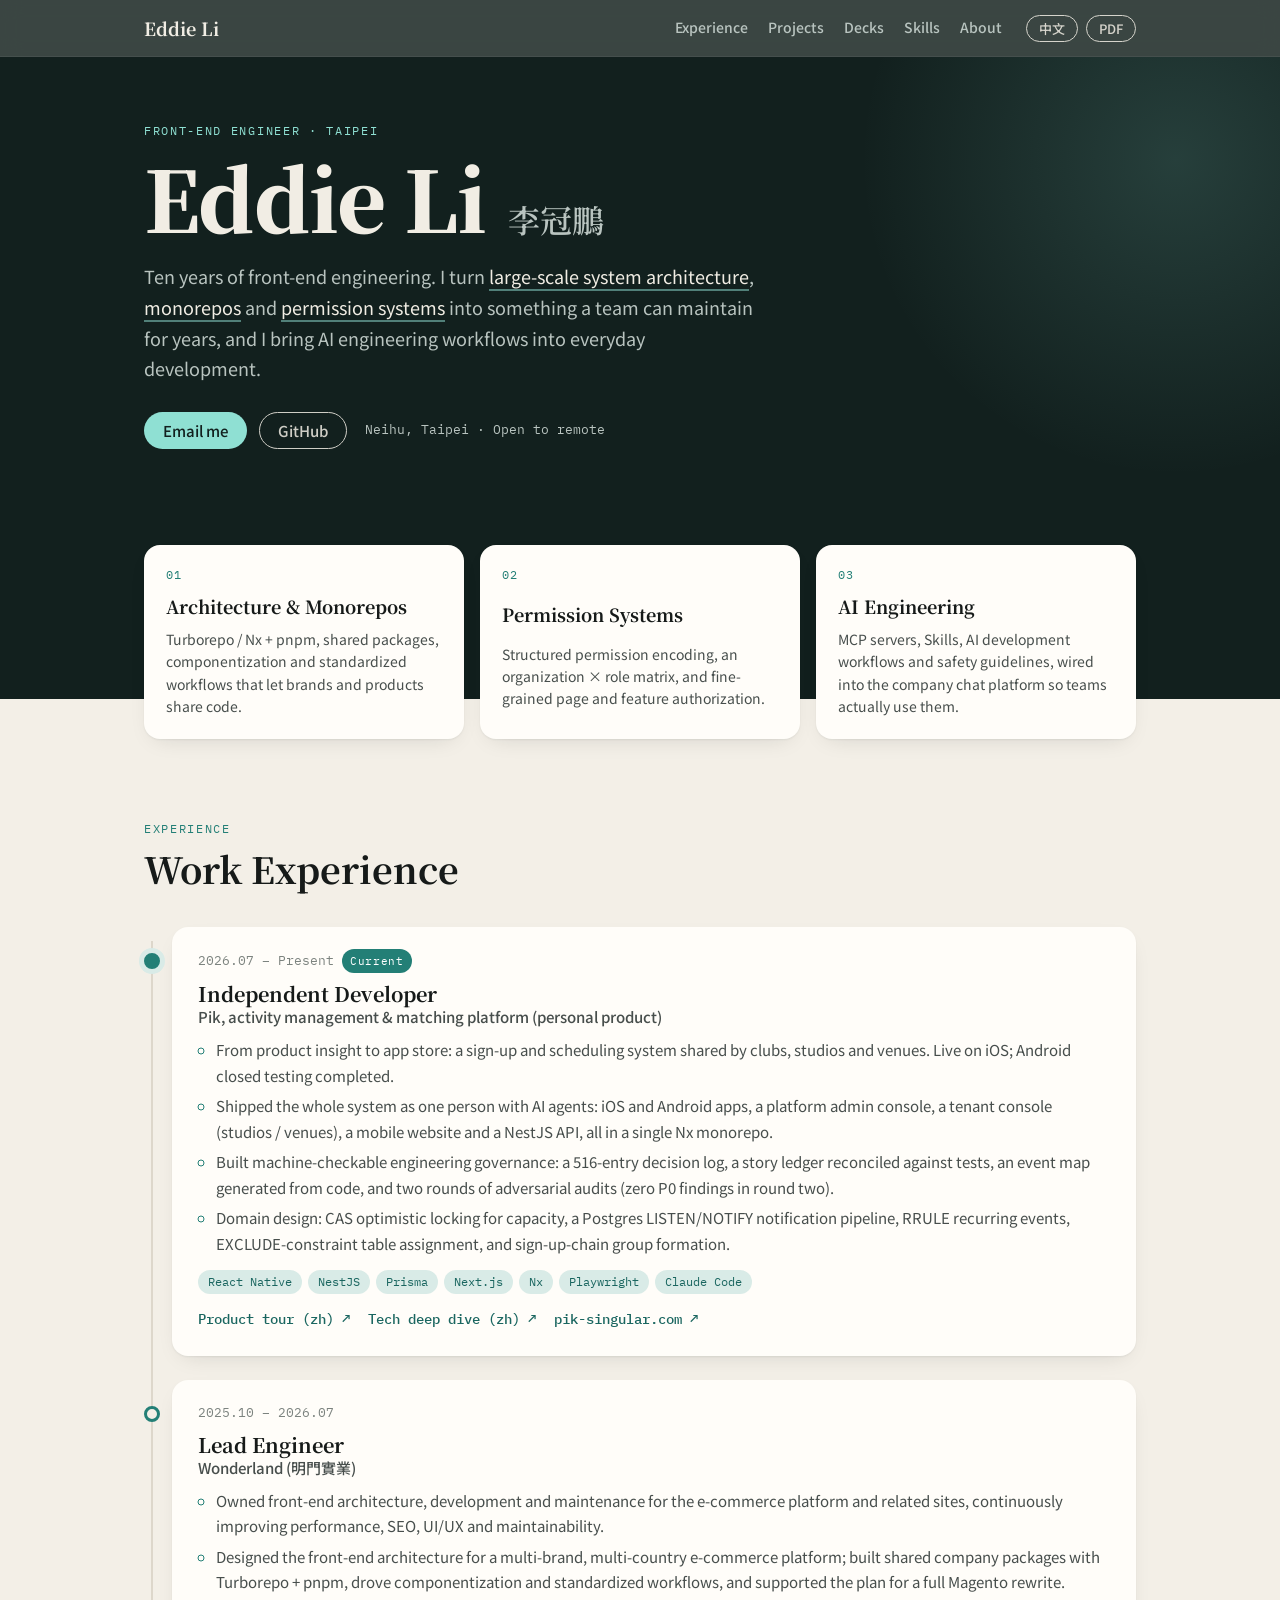
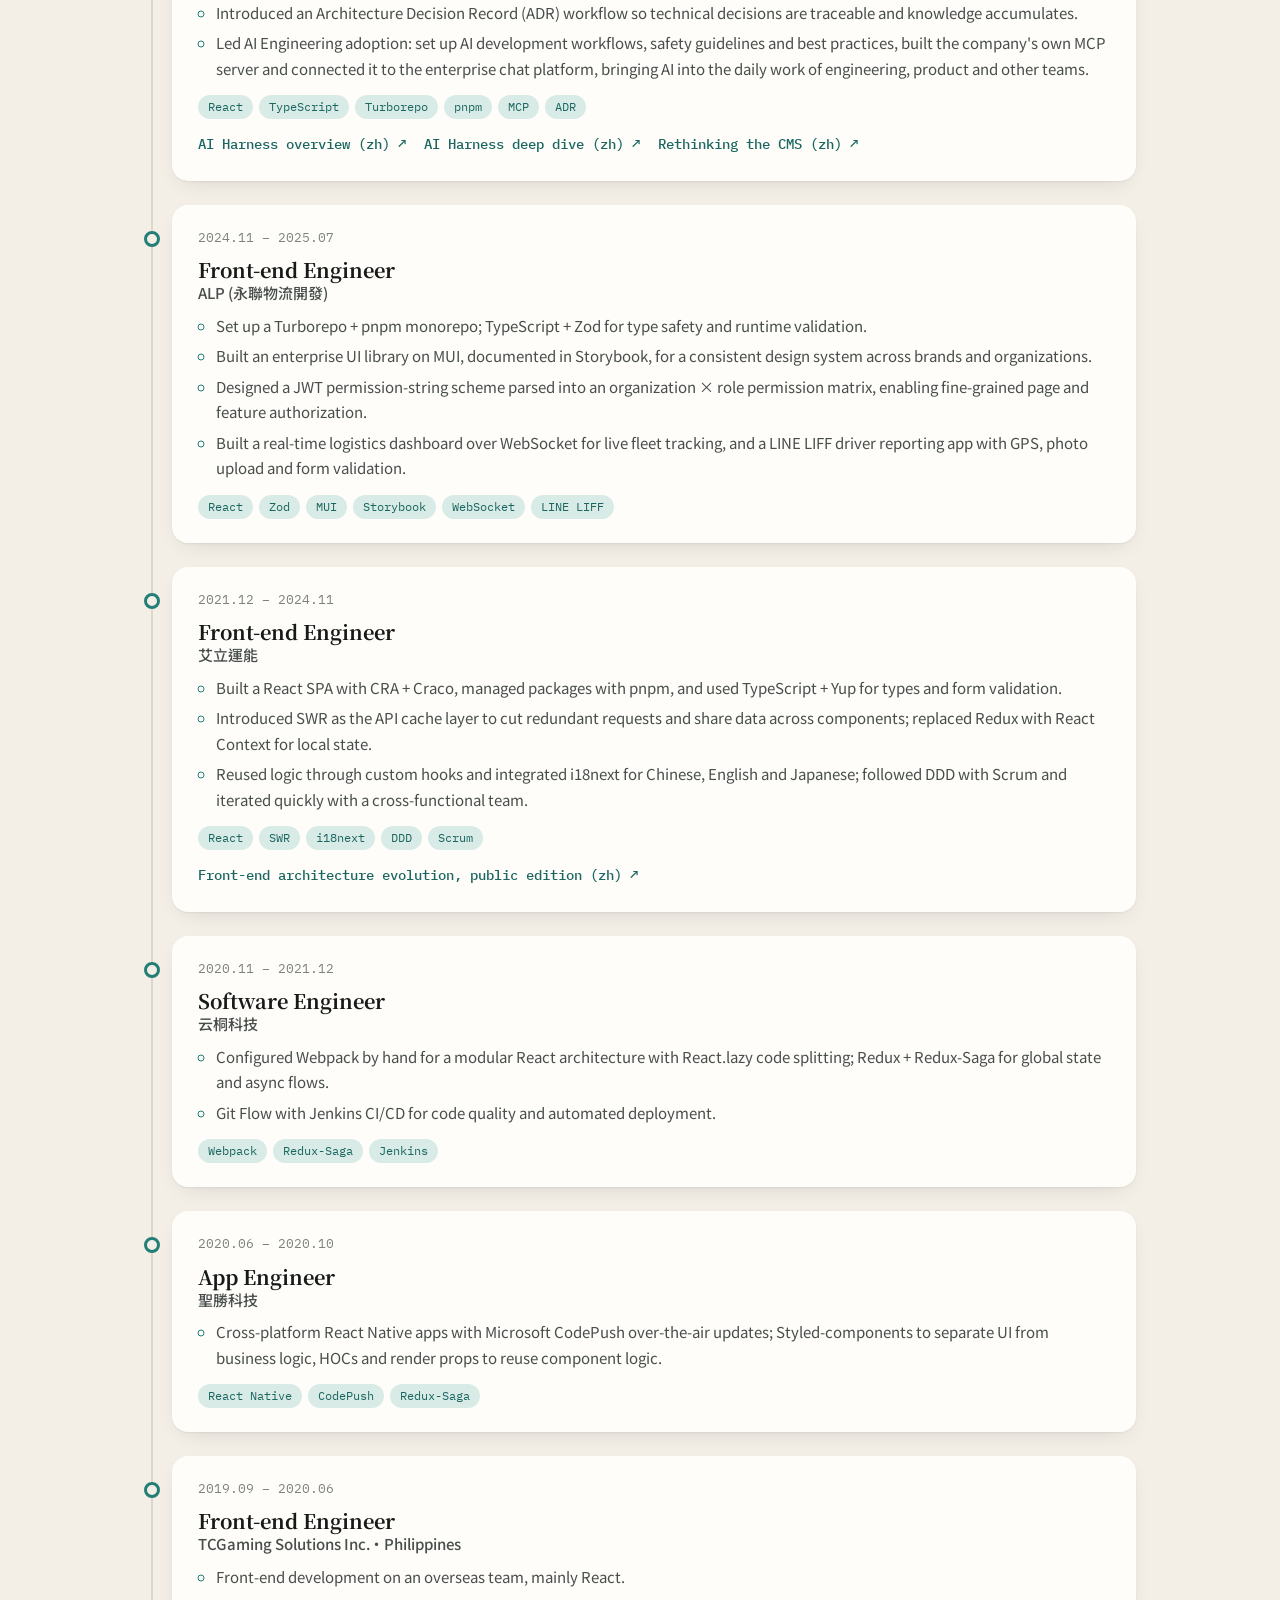
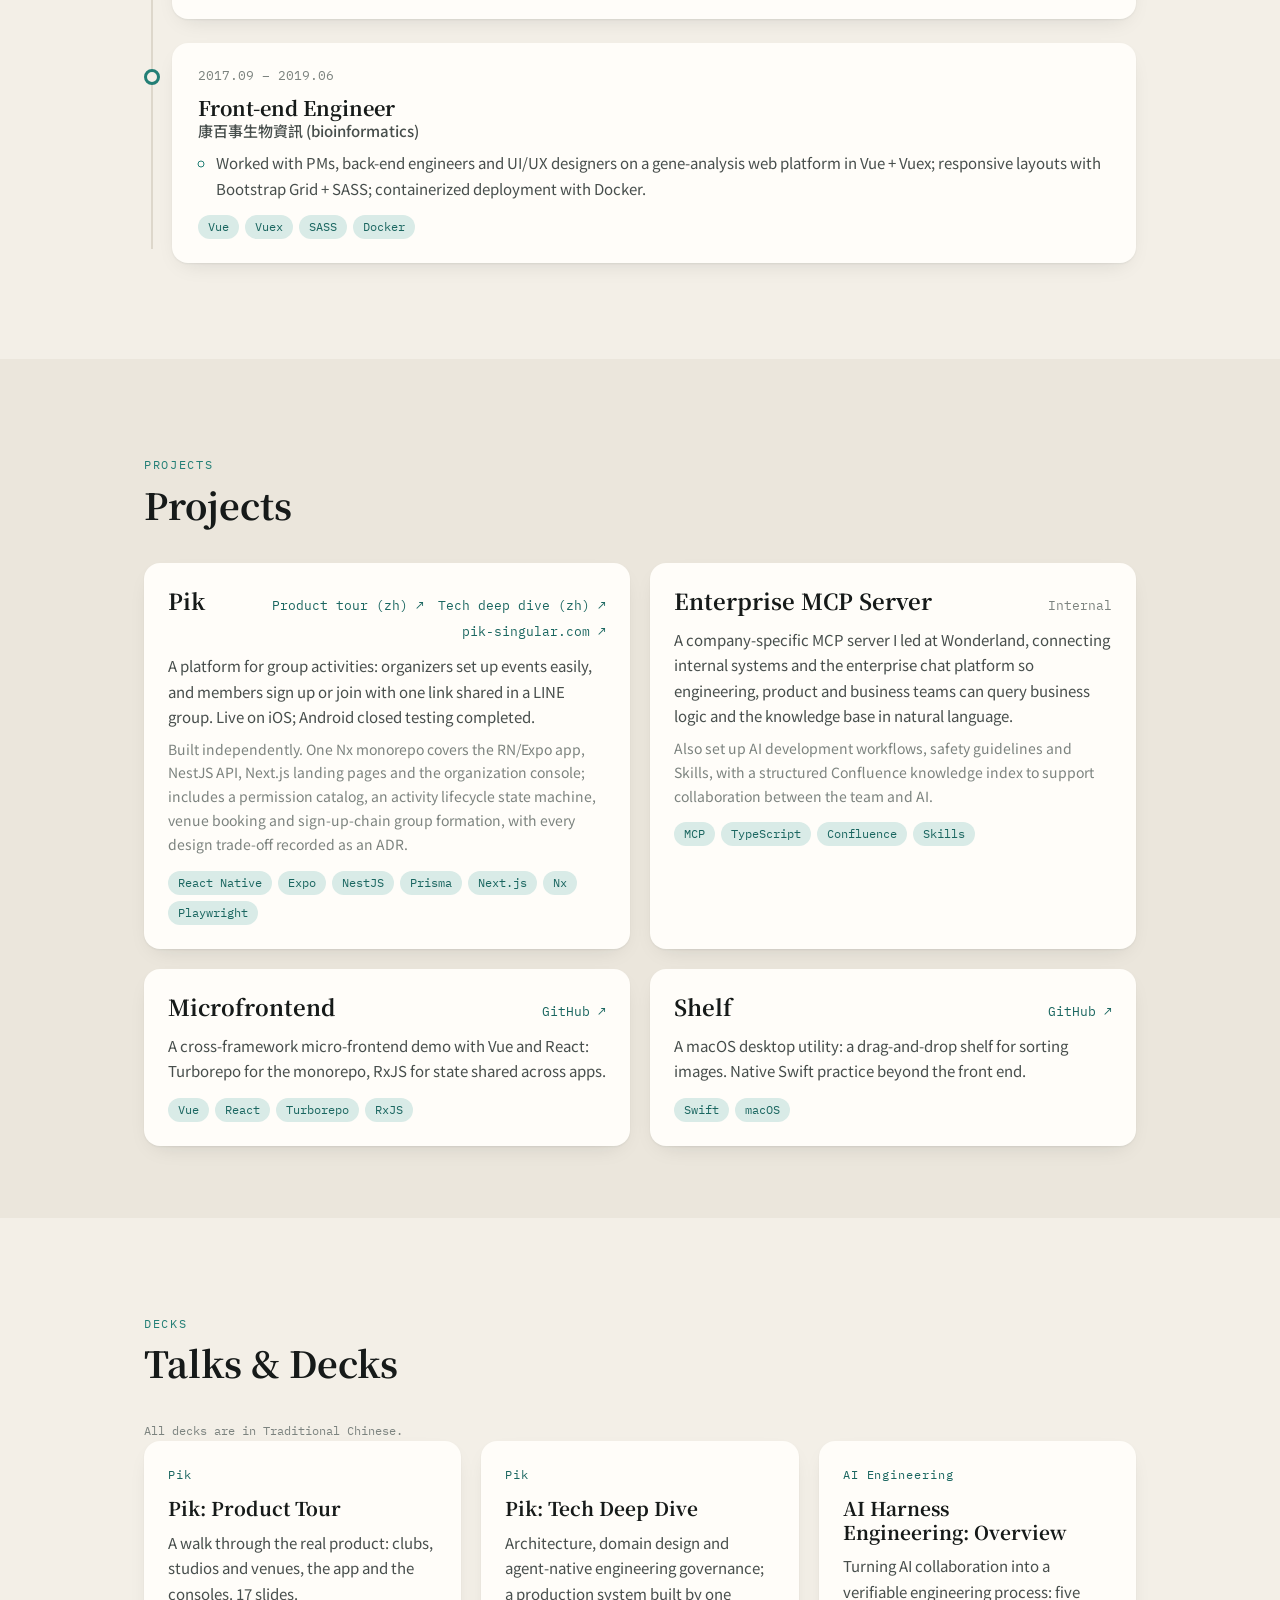
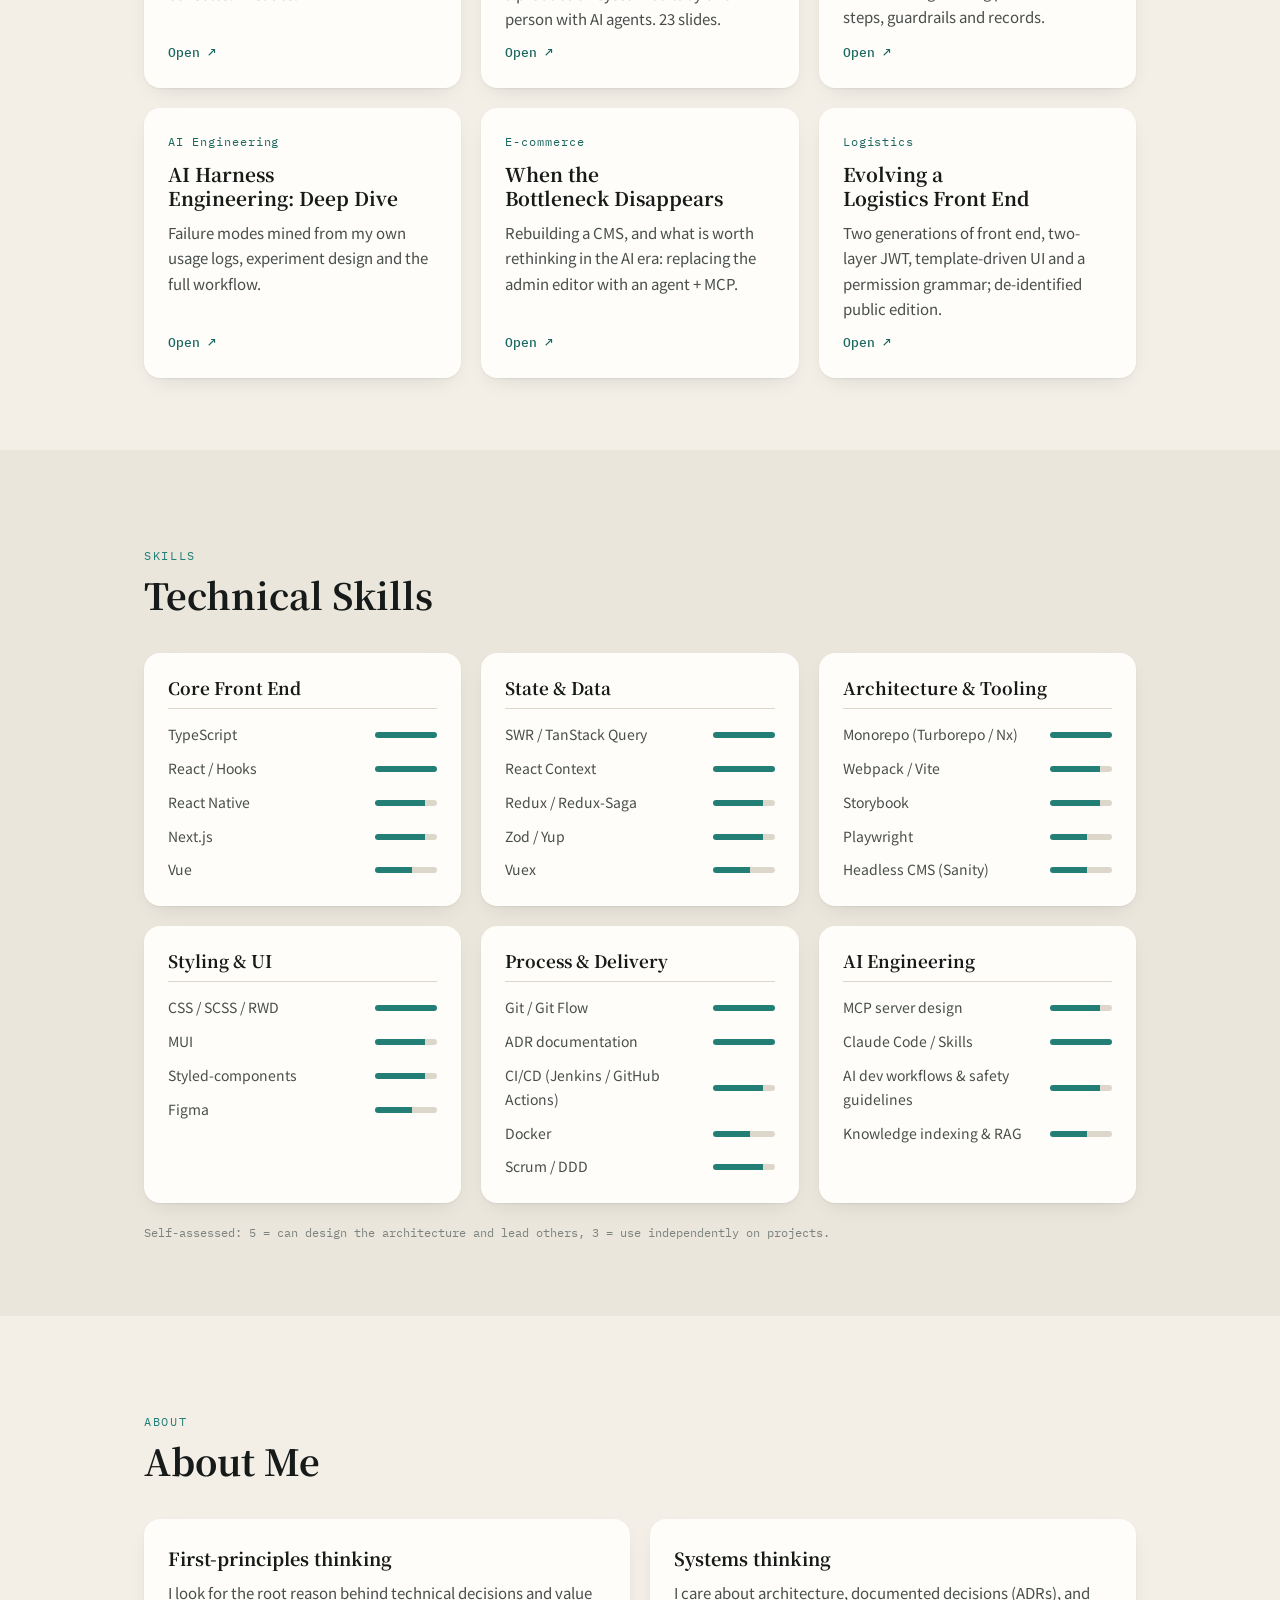
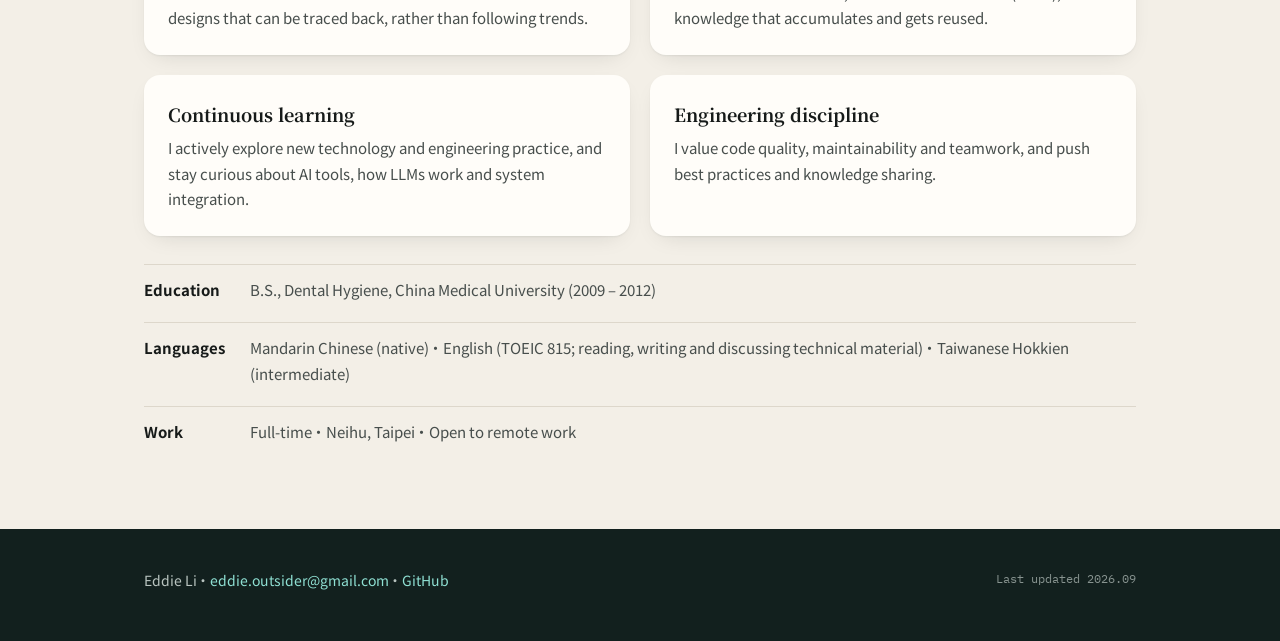
==== commit e7ba15cb: "copy(en): Wonderland (明門實業)" ====
--- a/en/index.html
+++ b/en/index.html
@@ -211,7 +211,7 @@
                 </div>
                 <h3>
                   Lead Engineer
-                  <span class="org">Wonderland Nurserygoods (明門實業)</span>
+                  <span class="org">Wonderland (明門實業)</span>
                 </h3>
                 <ul>
                   <li>
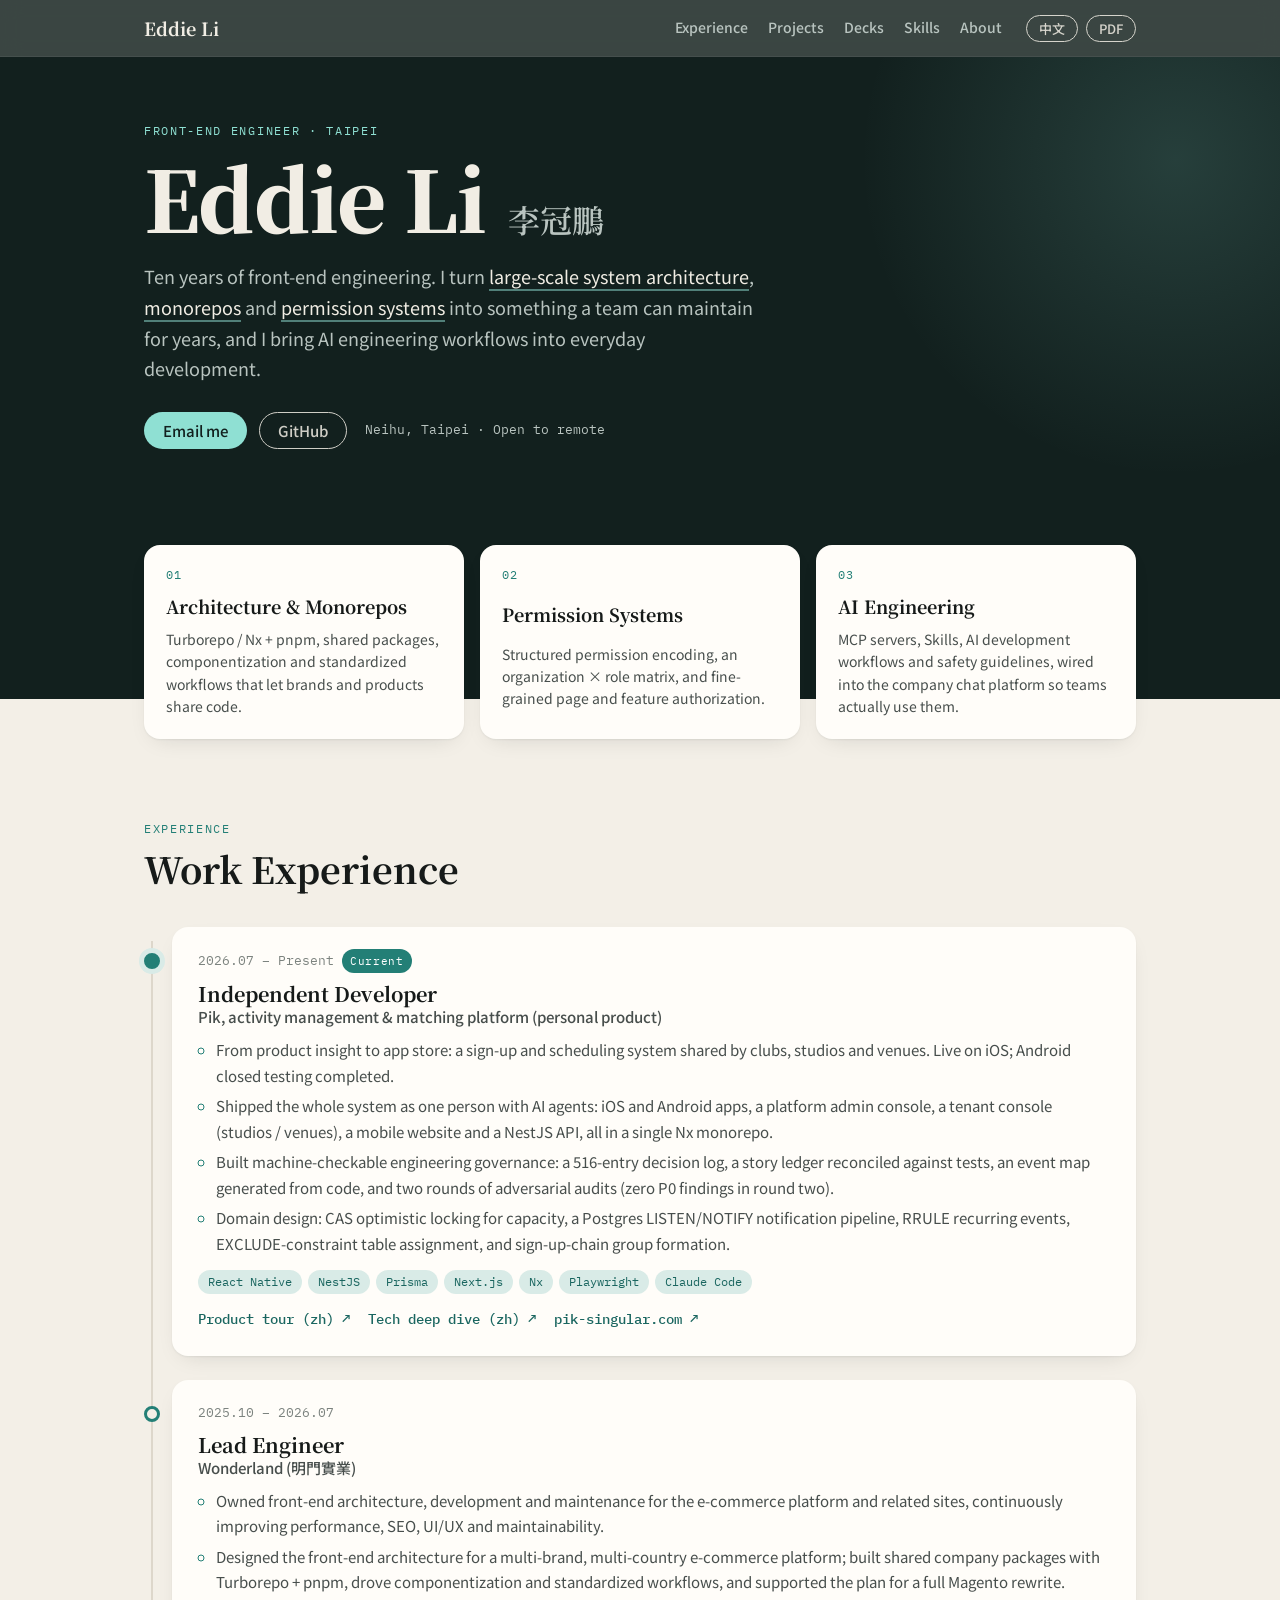
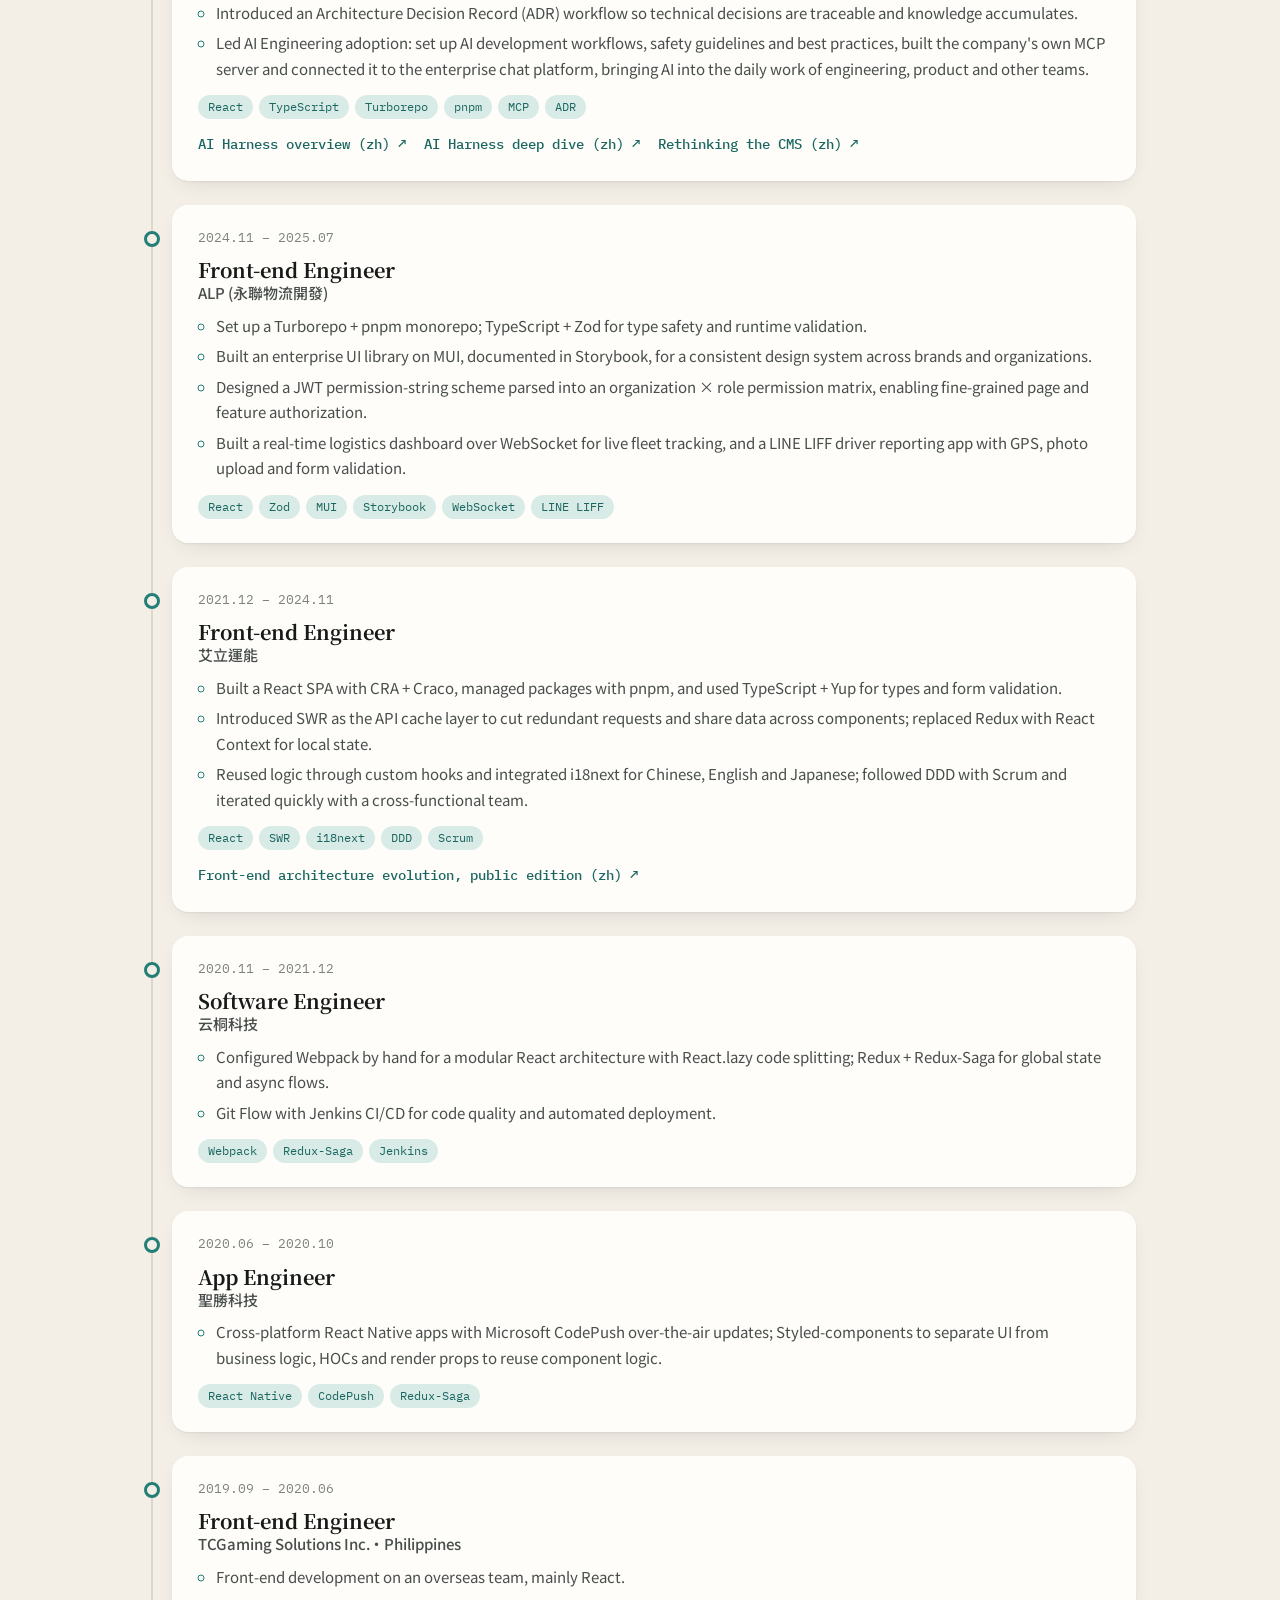
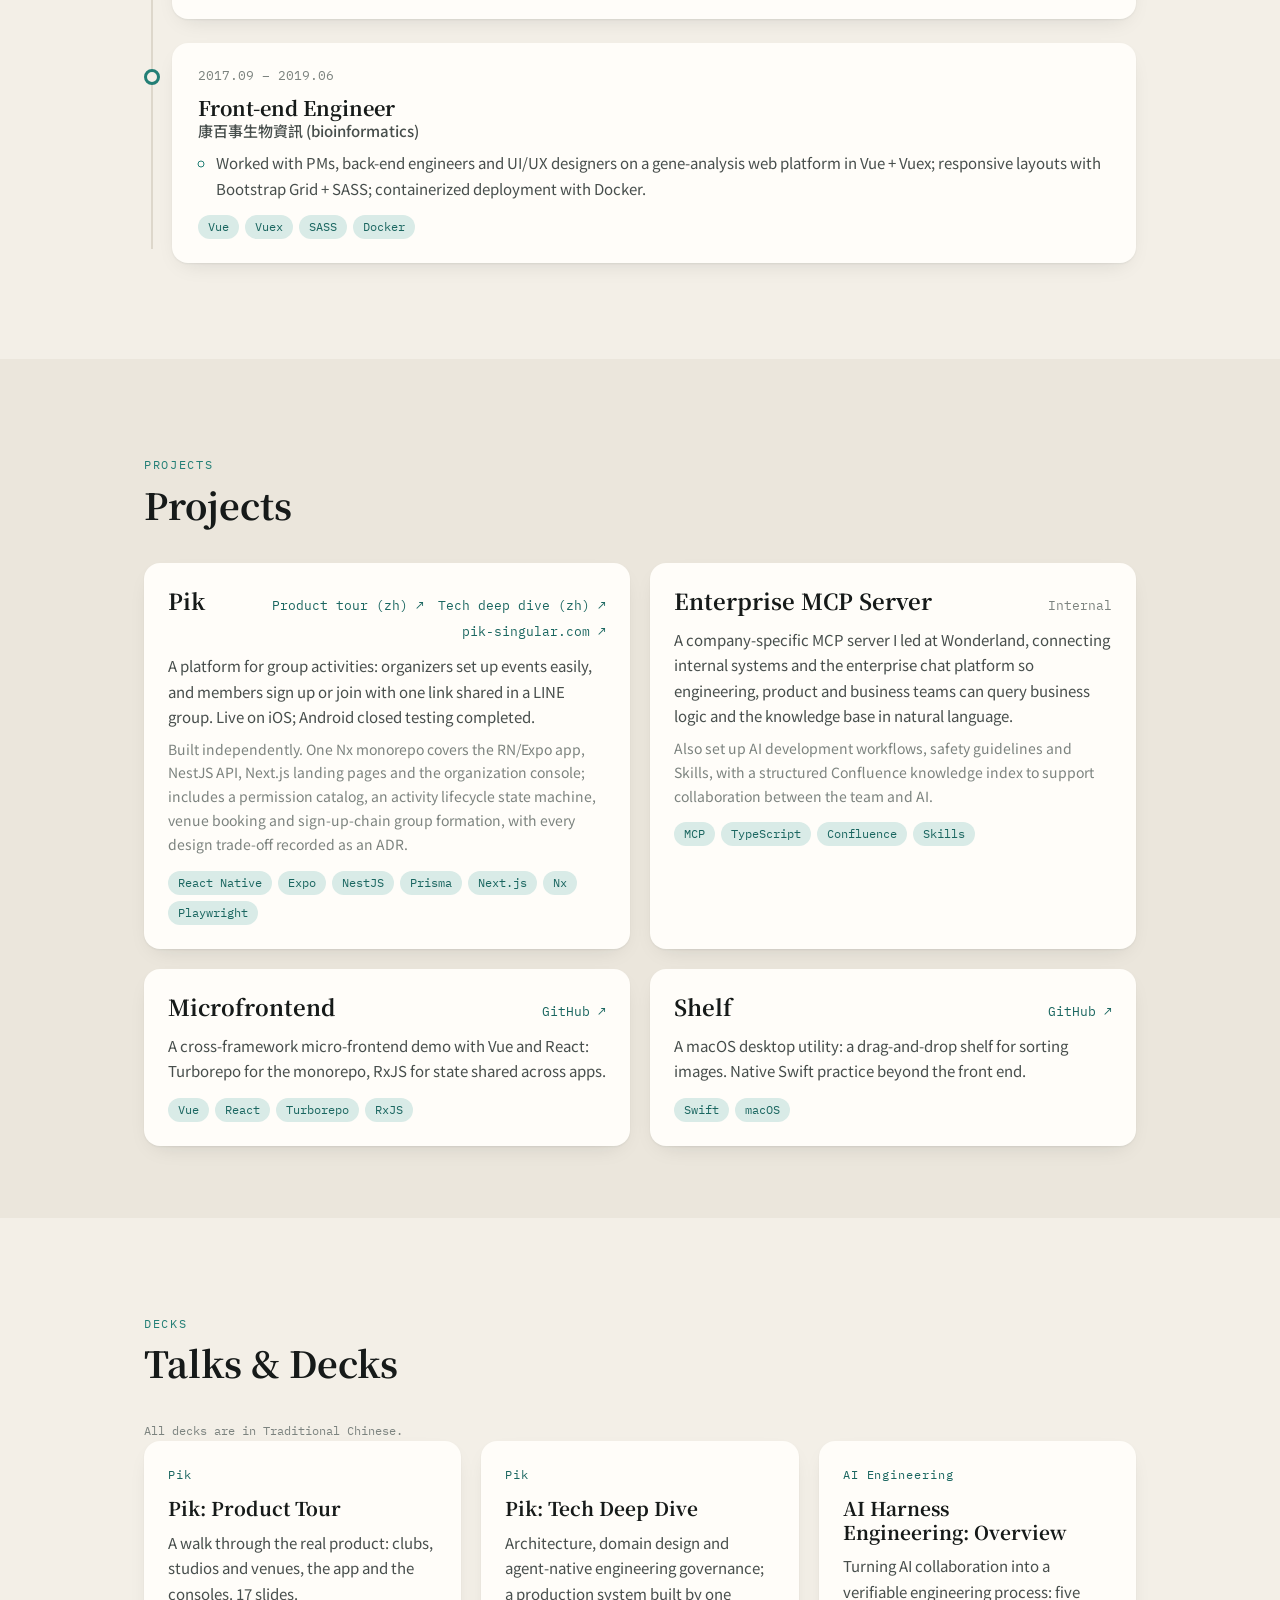
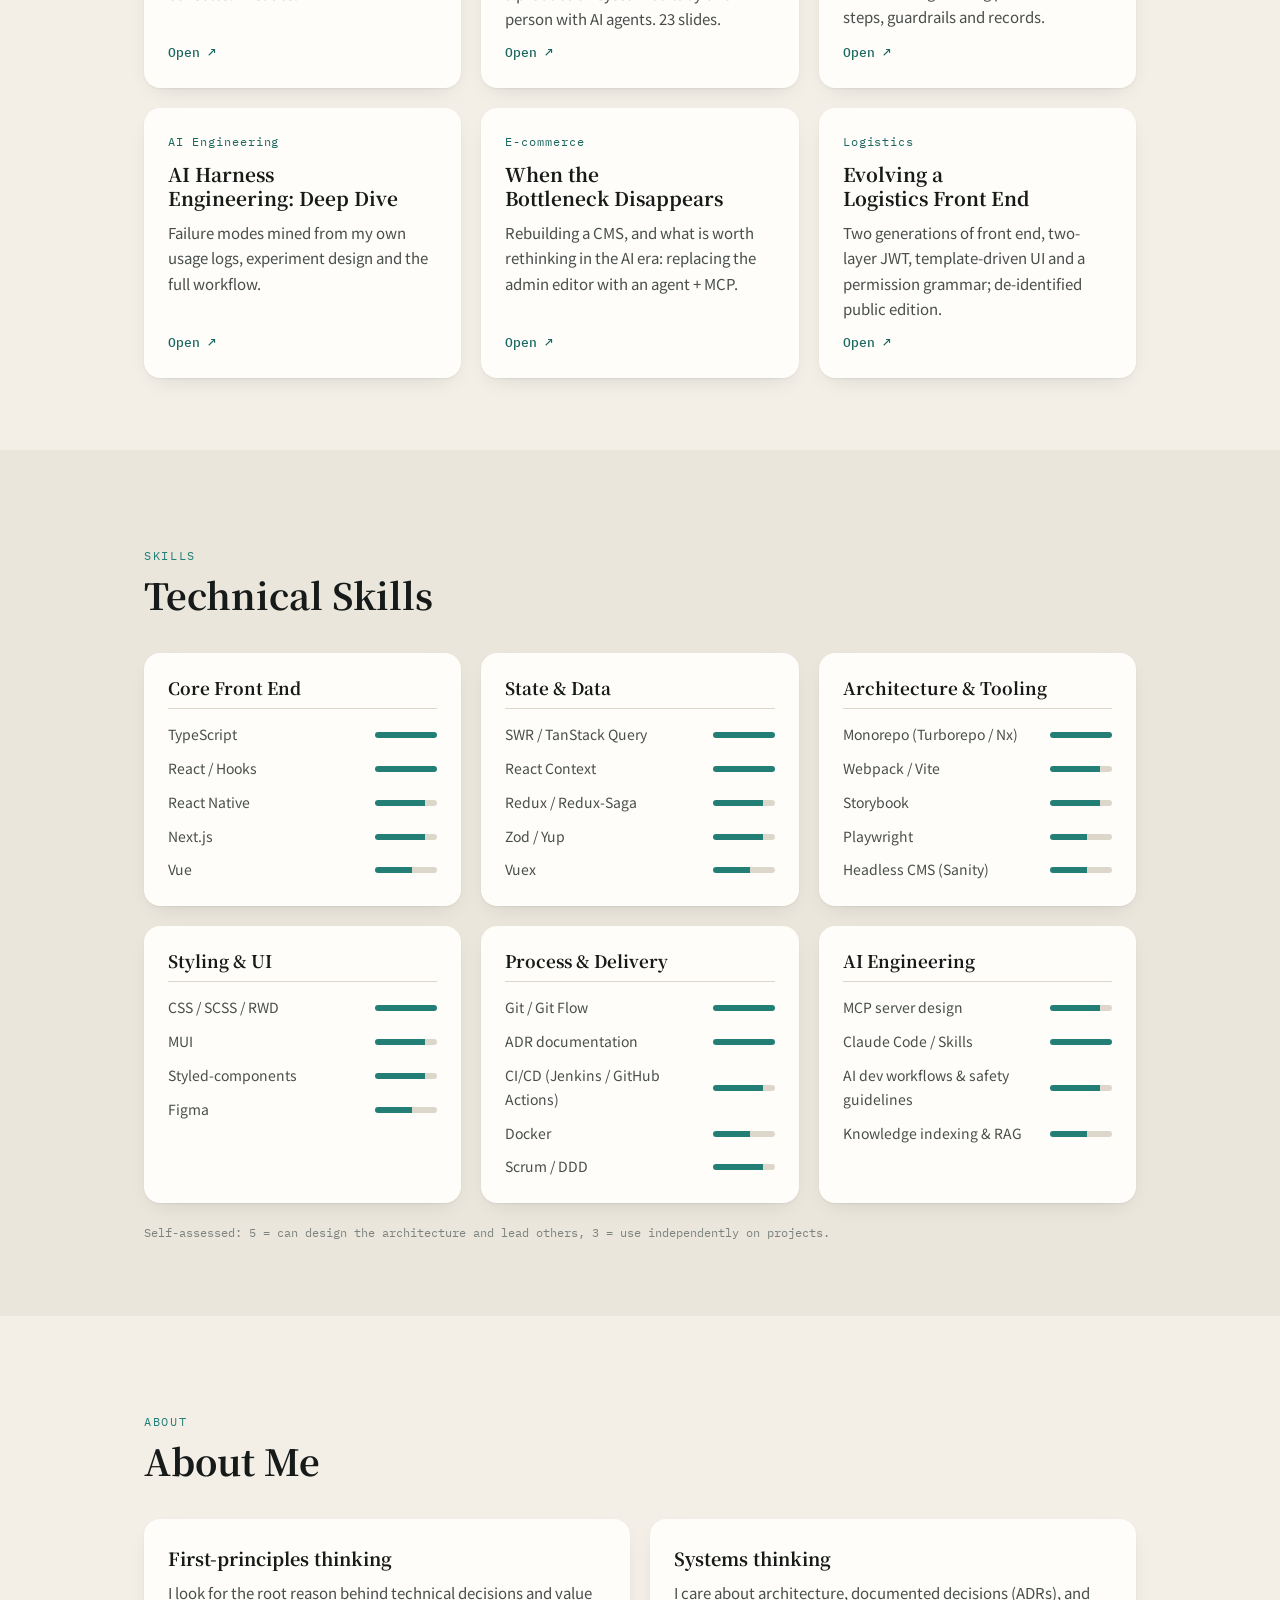
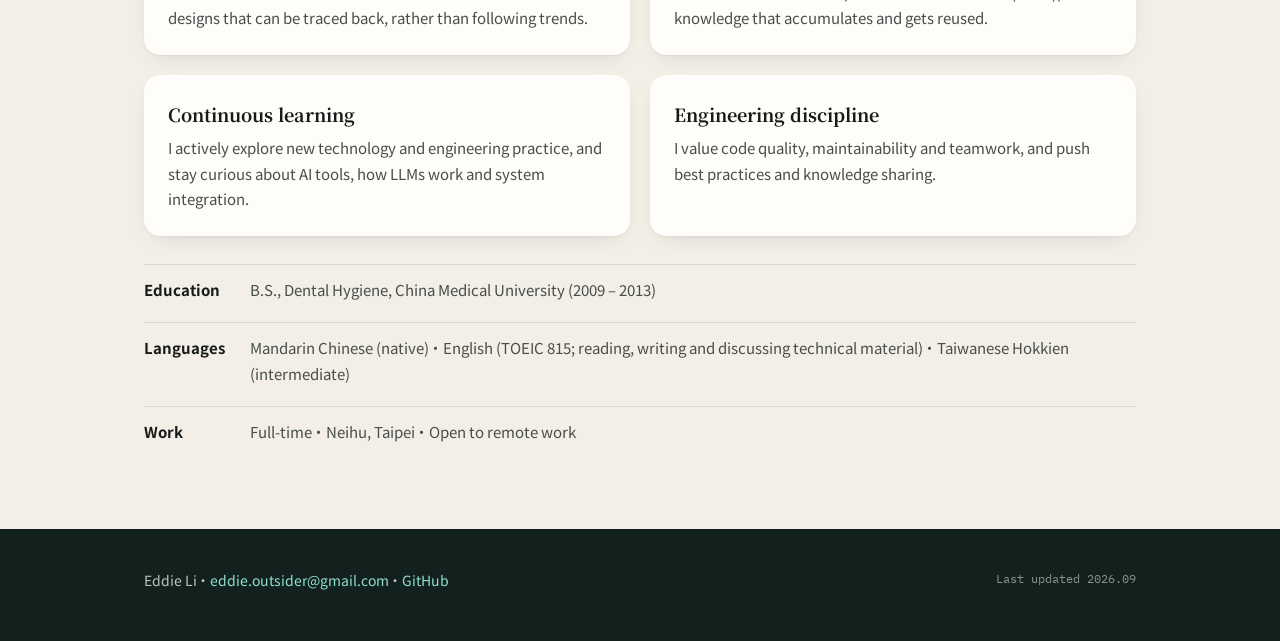
==== commit 1f467804: "fix: graduation year 2013" ====
--- a/en/index.html
+++ b/en/index.html
@@ -831,7 +831,7 @@
             <div>
               <dt>Education</dt>
               <dd>
-                B.S., Dental Hygiene, China Medical University (2009 – 2012)
+                B.S., Dental Hygiene, China Medical University (2009 – 2013)
               </dd>
             </div>
             <div>
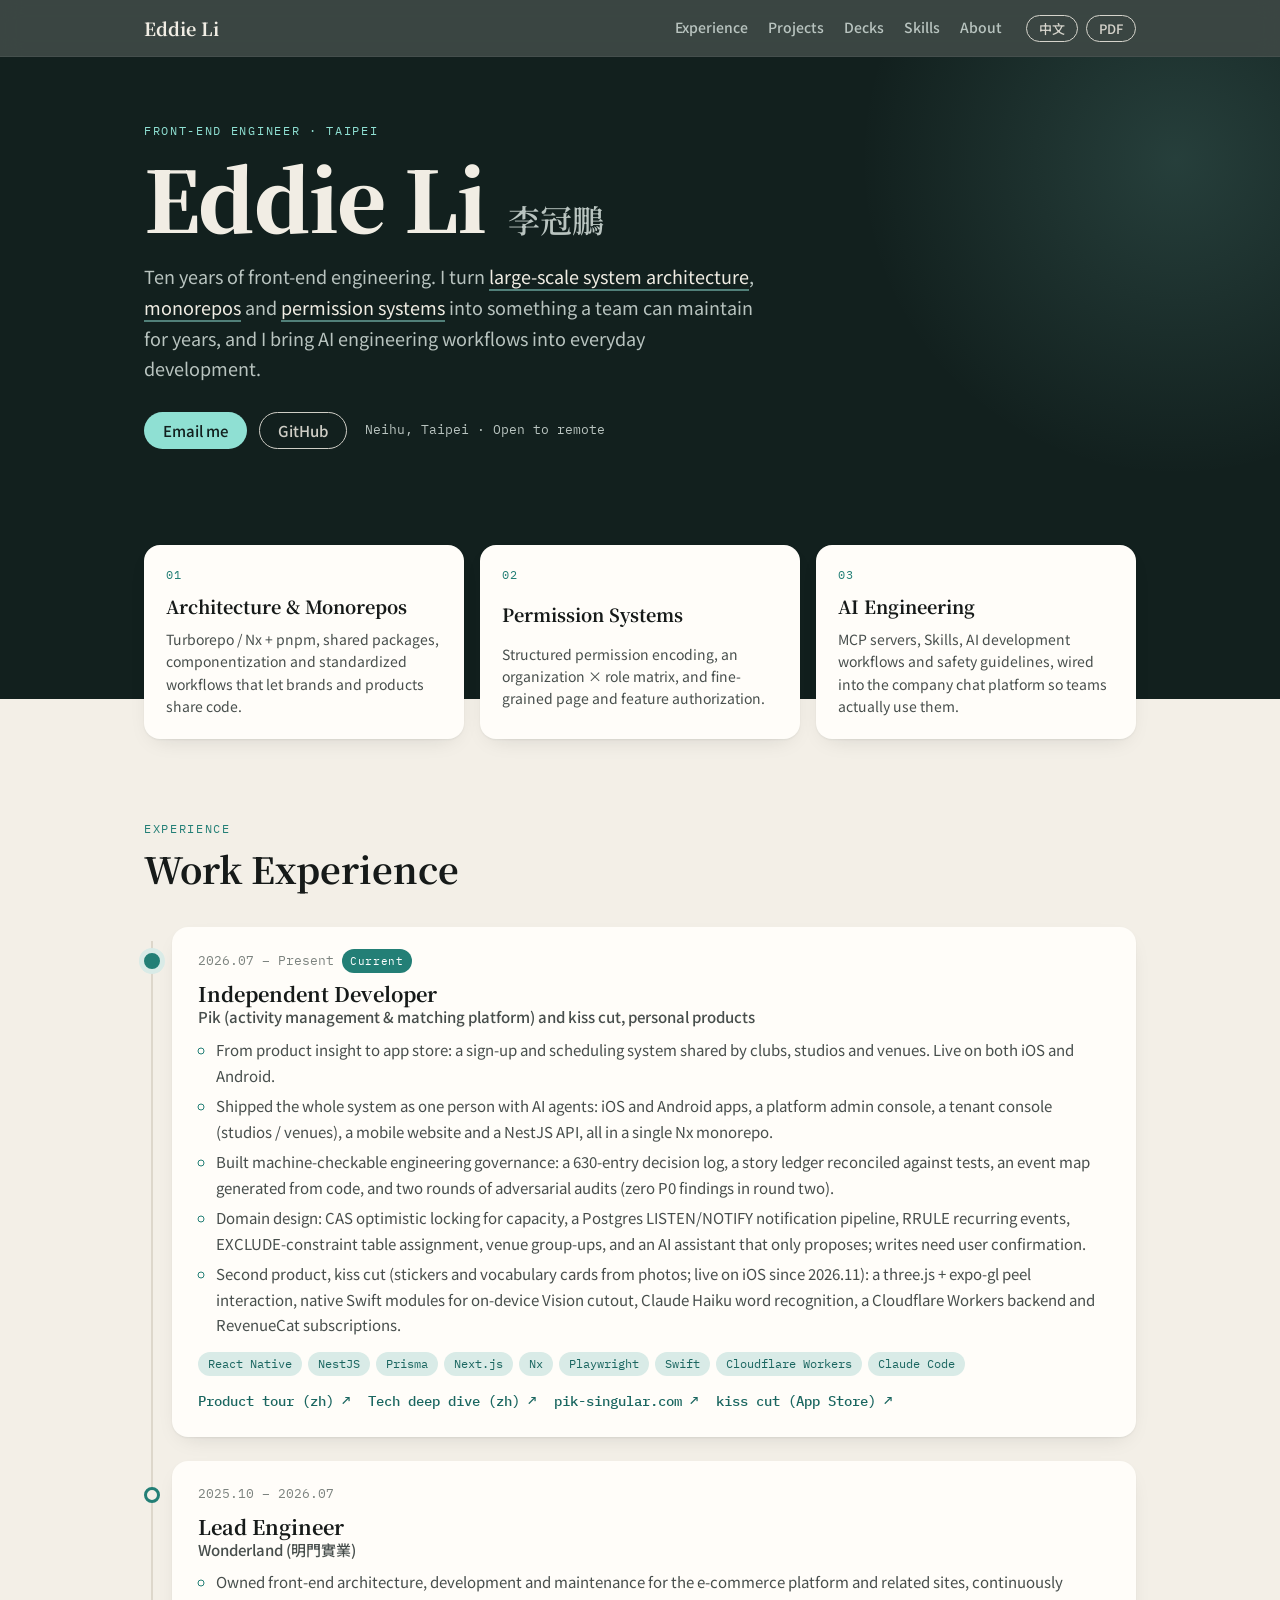
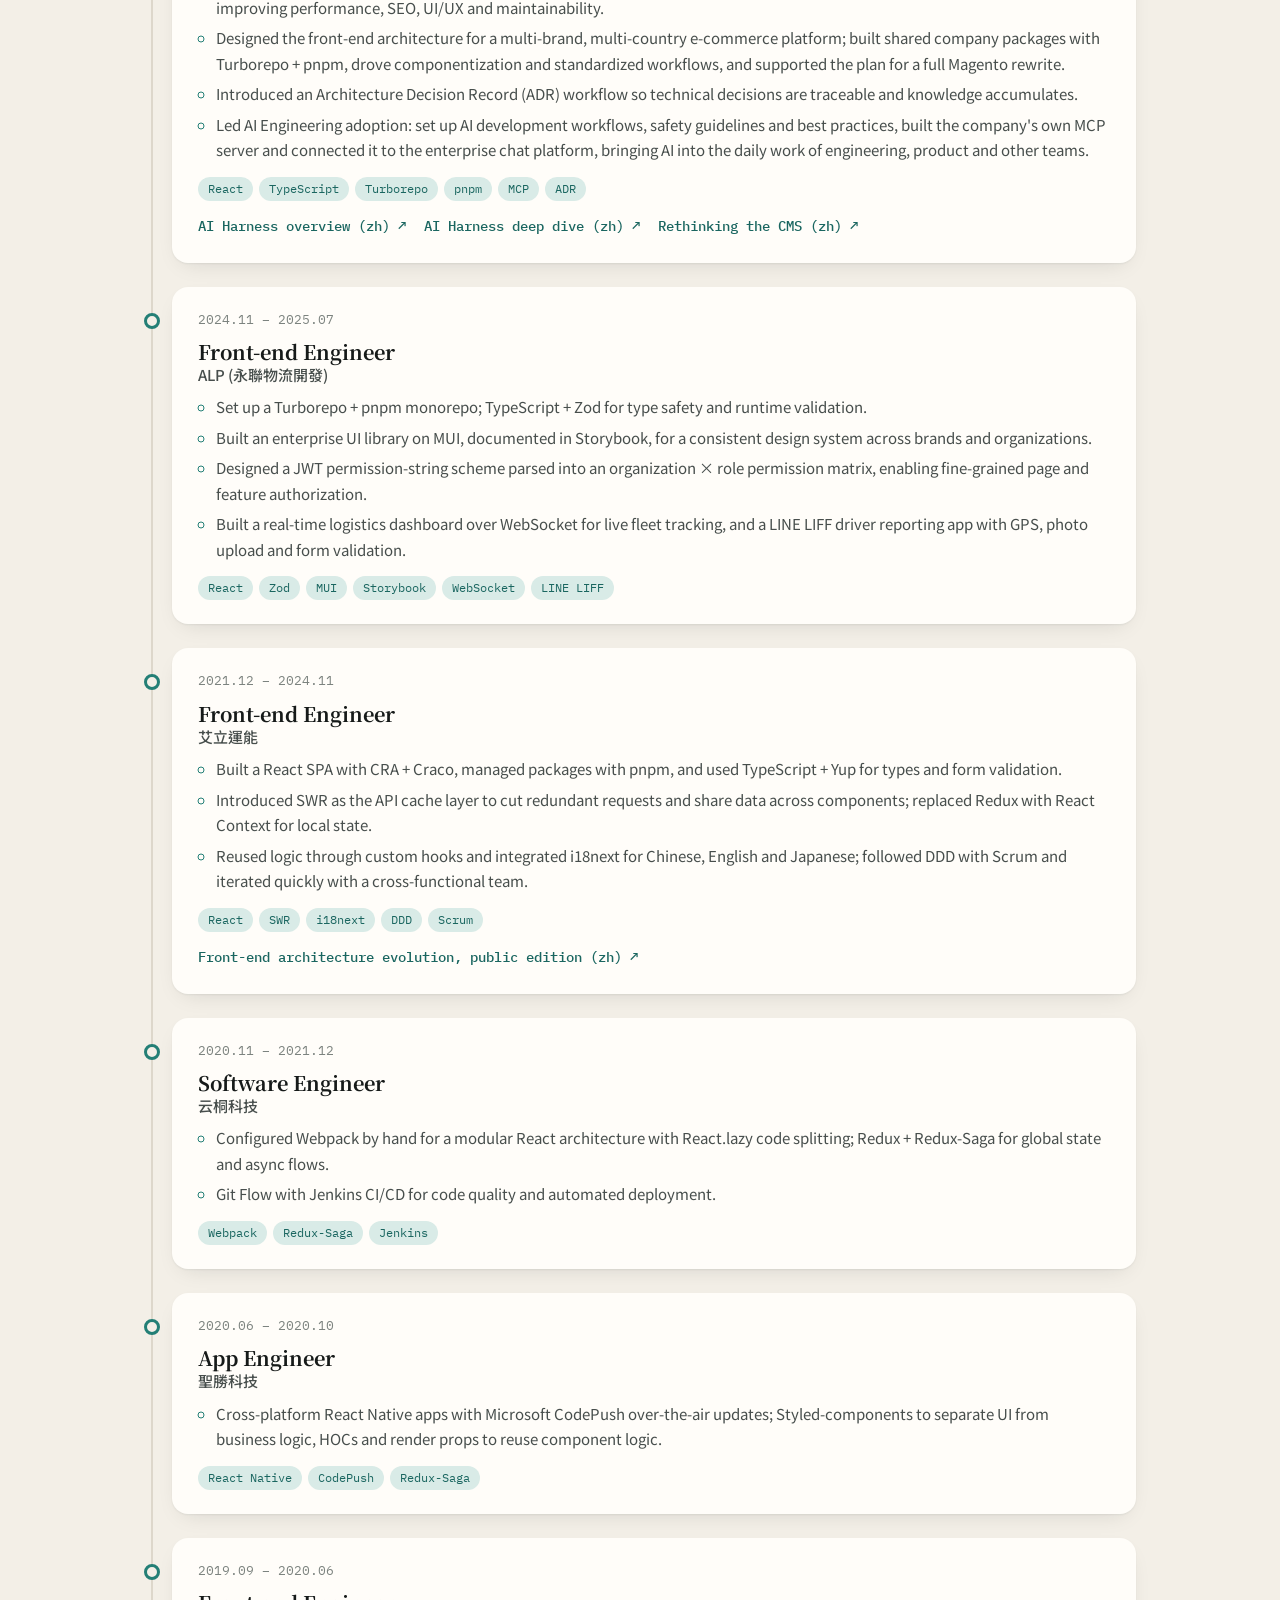
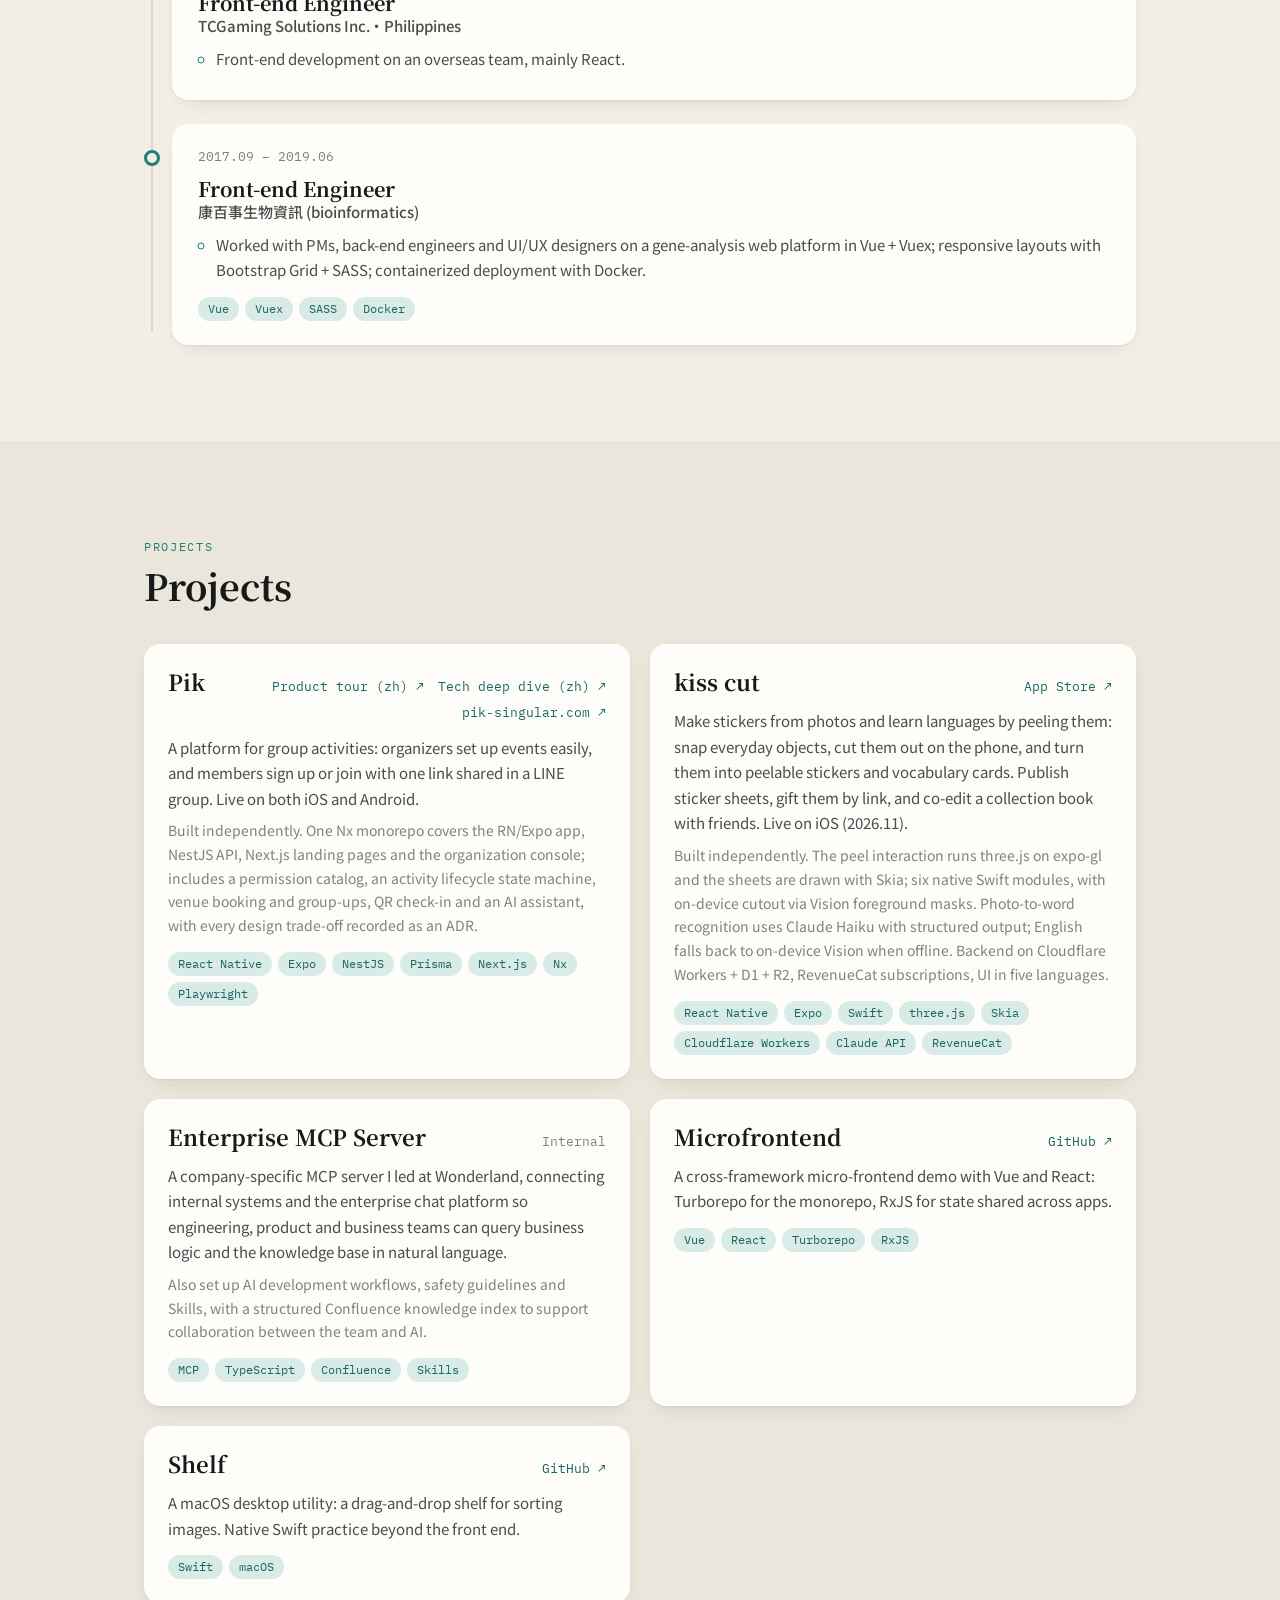
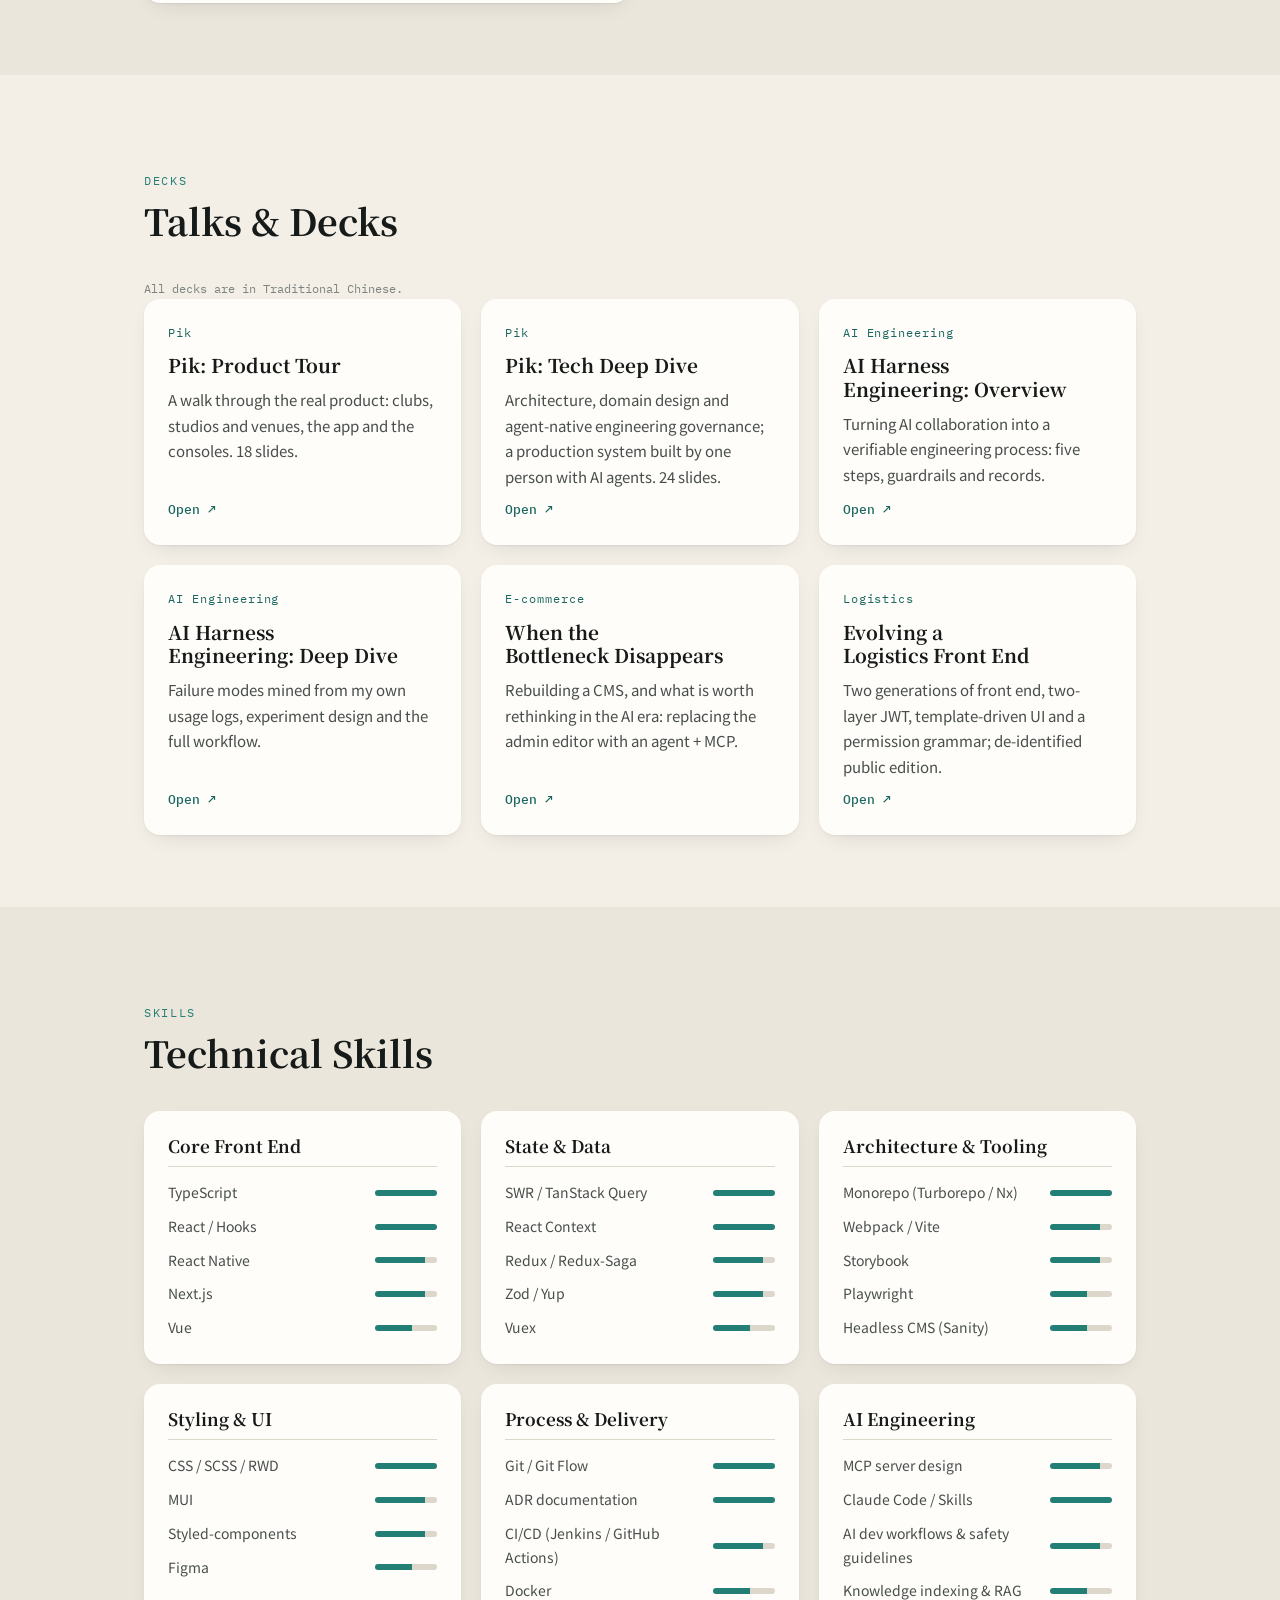
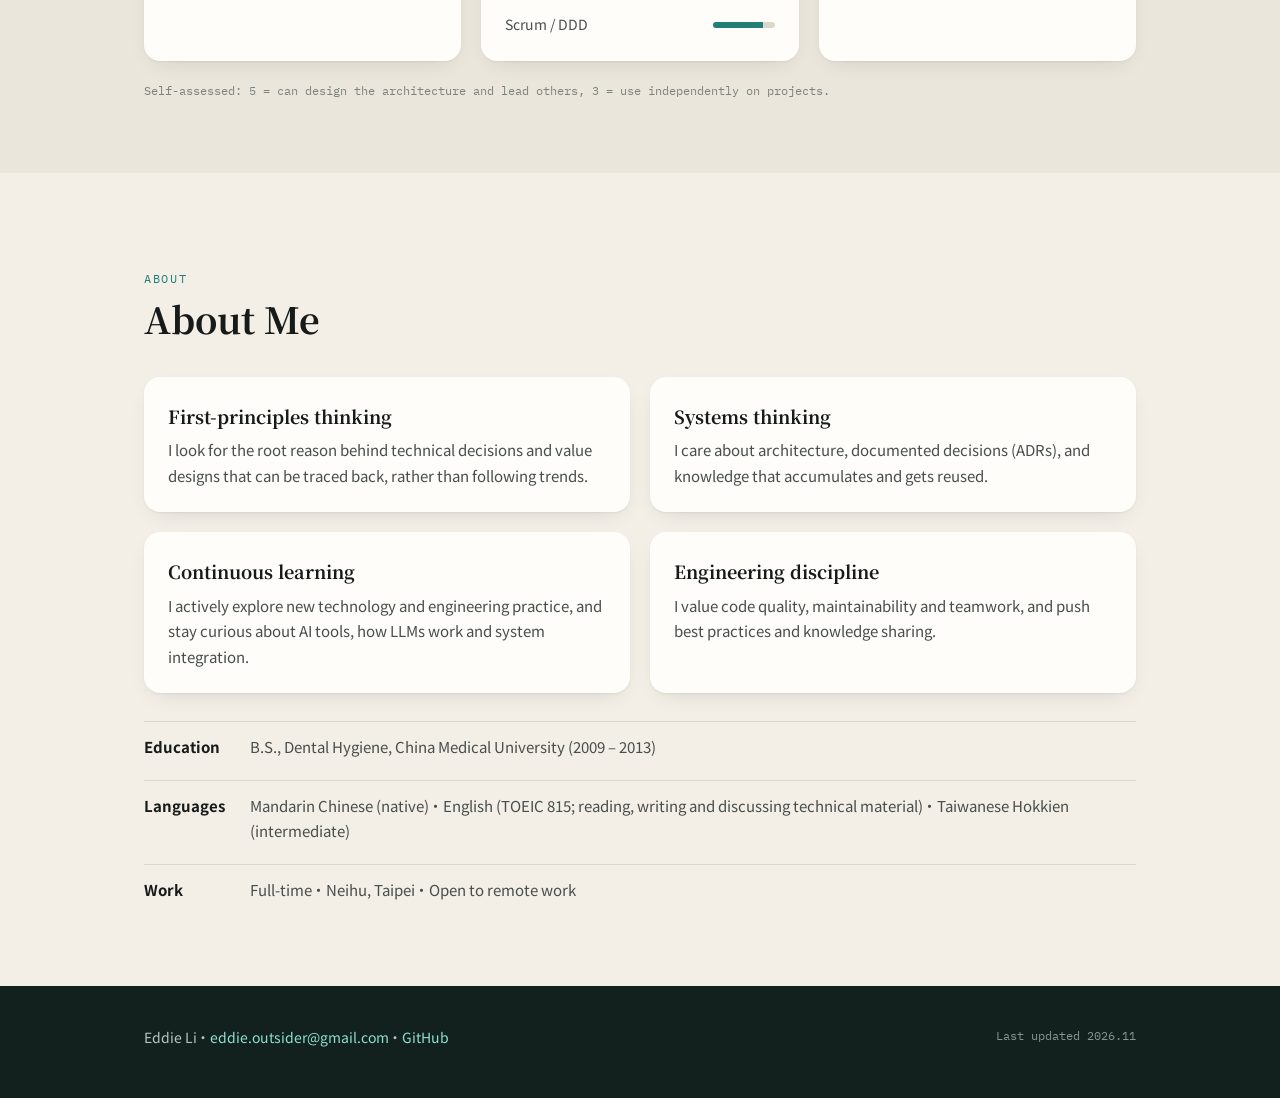
==== commit 8d3daa27: "feat: add kiss cut; refresh Pik status to 2026-11 Add kiss cut as a project card and under the curre" ====
--- a/en/index.html
+++ b/en/index.html
@@ -146,15 +146,15 @@
                 <h3>
                   Independent Developer
                   <span class="org"
-                    >Pik, activity management &amp; matching platform (personal
-                    product)</span
+                    >Pik (activity management &amp; matching platform) and kiss
+                    cut, personal products</span
                   >
                 </h3>
                 <ul>
                   <li>
                     From product insight to app store: a sign-up and scheduling
-                    system shared by clubs, studios and venues. Live on iOS;
-                    Android closed testing completed.
+                    system shared by clubs, studios and venues. Live on both iOS
+                    and Android.
                   </li>
                   <li>
                     Shipped the whole system as one person with AI agents: iOS
@@ -163,7 +163,7 @@
                     in a single Nx monorepo.
                   </li>
                   <li>
-                    Built machine-checkable engineering governance: a 516-entry
+                    Built machine-checkable engineering governance: a 630-entry
                     decision log, a story ledger reconciled against tests, an
                     event map generated from code, and two rounds of adversarial
                     audits (zero P0 findings in round two).
@@ -171,13 +171,22 @@
                   <li>
                     Domain design: CAS optimistic locking for capacity, a
                     Postgres LISTEN/NOTIFY notification pipeline, RRULE
-                    recurring events, EXCLUDE-constraint table assignment, and
-                    sign-up-chain group formation.
+                    recurring events, EXCLUDE-constraint table assignment, venue
+                    group-ups, and an AI assistant that only proposes; writes
+                    need user confirmation.
+                  </li>
+                  <li>
+                    Second product, kiss cut (stickers and vocabulary cards
+                    from photos; live on iOS since 2026.11): a three.js +
+                    expo-gl peel interaction, native Swift modules for
+                    on-device Vision cutout, Claude Haiku word recognition, a
+                    Cloudflare Workers backend and RevenueCat subscriptions.
                   </li>
                 </ul>
                 <p class="chips">
                   <span>React Native</span><span>NestJS</span><span>Prisma</span
                   ><span>Next.js</span><span>Nx</span><span>Playwright</span
+                  ><span>Swift</span><span>Cloudflare Workers</span
                   ><span>Claude Code</span>
                 </p>
                 <p class="tl-links">
@@ -198,6 +207,12 @@
                     target="_blank"
                     rel="noopener"
                     >pik-singular.com ↗</a
+                  >
+                  <a
+                    href="https://apps.apple.com/app/id6829604753"
+                    target="_blank"
+                    rel="noopener"
+                    >kiss cut (App Store) ↗</a
                   >
                 </p>
               </div>
@@ -479,19 +494,55 @@
               <p>
                 A platform for group activities: organizers set up events
                 easily, and members sign up or join with one link shared in a
-                LINE group. Live on iOS; Android closed testing completed.
+                LINE group. Live on both iOS and Android.
               </p>
               <p class="proj-note">
                 Built independently. One Nx monorepo covers the RN/Expo app,
                 NestJS API, Next.js landing pages and the organization console;
                 includes a permission catalog, an activity lifecycle state
-                machine, venue booking and sign-up-chain group formation, with
+                machine, venue booking and group-ups, QR check-in and an AI
+                assistant, with
                 every design trade-off recorded as an ADR.
               </p>
               <p class="chips">
                 <span>React Native</span><span>Expo</span><span>NestJS</span
                 ><span>Prisma</span><span>Next.js</span><span>Nx</span
                 ><span>Playwright</span>
+              </p>
+            </article>
+
+            <article class="card proj">
+              <div class="proj-top">
+                <h3>kiss cut</h3>
+                <a
+                  class="proj-link"
+                  href="https://apps.apple.com/app/id6829604753"
+                  target="_blank"
+                  rel="noopener"
+                  >App Store ↗</a
+                >
+              </div>
+              <p>
+                Make stickers from photos and learn languages by peeling them:
+                snap everyday objects, cut them out on the phone, and turn them
+                into peelable stickers and vocabulary cards. Publish sticker
+                sheets, gift them by link, and co-edit a collection book with
+                friends. Live on iOS (2026.11).
+              </p>
+              <p class="proj-note">
+                Built independently. The peel interaction runs three.js on
+                expo-gl and the sheets are drawn with Skia; six native Swift
+                modules, with on-device cutout via Vision foreground masks.
+                Photo-to-word recognition uses Claude Haiku with structured
+                output; English falls back to on-device Vision when offline. Backend on Cloudflare
+                Workers + D1 + R2, RevenueCat subscriptions, UI in five
+                languages.
+              </p>
+              <p class="chips">
+                <span>React Native</span><span>Expo</span><span>Swift</span
+                ><span>three.js</span><span>Skia</span
+                ><span>Cloudflare Workers</span><span>Claude API</span
+                ><span>RevenueCat</span>
               </p>
             </article>
 
@@ -577,7 +628,7 @@
               <h3>Pik: Product Tour</h3>
               <p>
                 A walk through the real product: clubs, studios and venues, the
-                app and the consoles. 17 slides.
+                app and the consoles. 18 slides.
               </p>
               <span class="deck-open">Open ↗</span>
             </a>
@@ -592,7 +643,7 @@
               <p>
                 Architecture, domain design and agent-native engineering
                 governance; a production system built by one person with AI
-                agents. 23 slides.
+                agents. 24 slides.
               </p>
               <span class="deck-open">Open ↗</span>
             </a>
@@ -861,7 +912,7 @@
             >GitHub</a
           >
         </p>
-        <p class="muted">Last updated 2026.09</p>
+        <p class="muted">Last updated 2026.11</p>
       </div>
     </footer>
   </body>
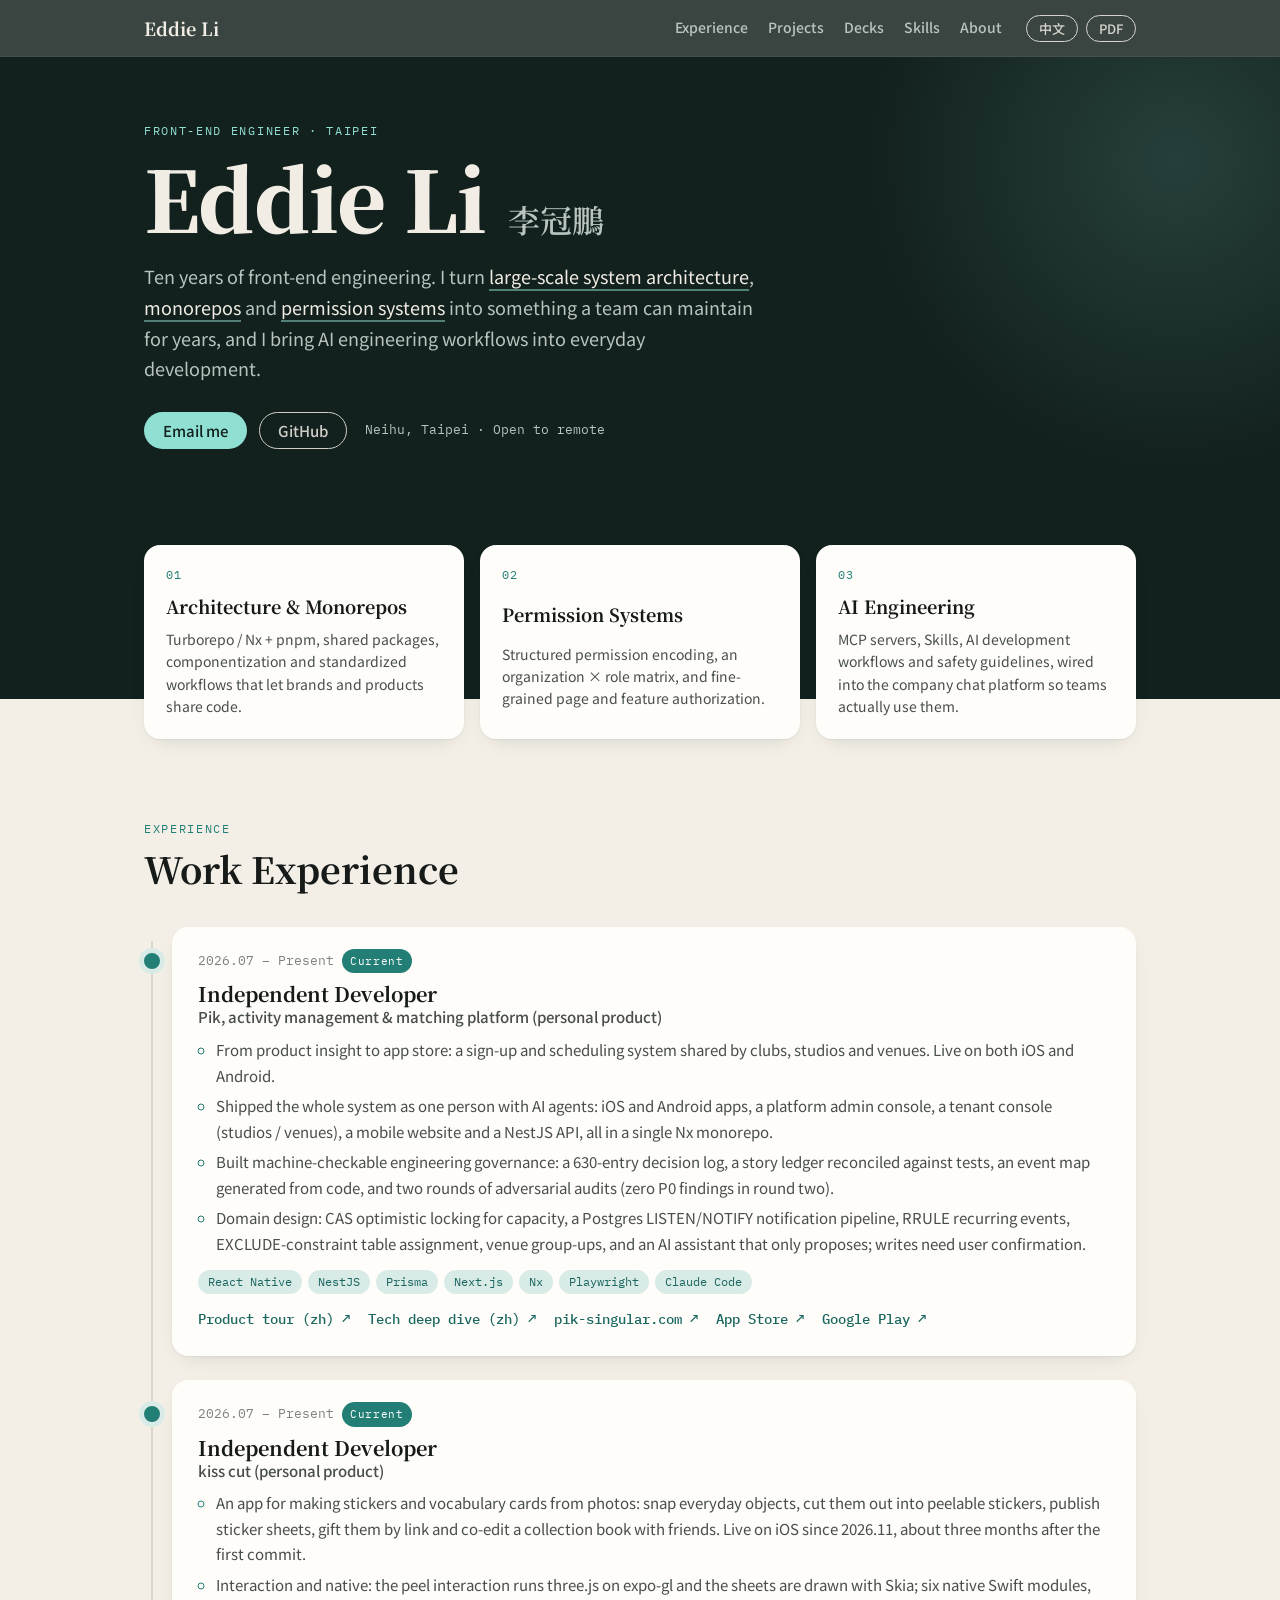
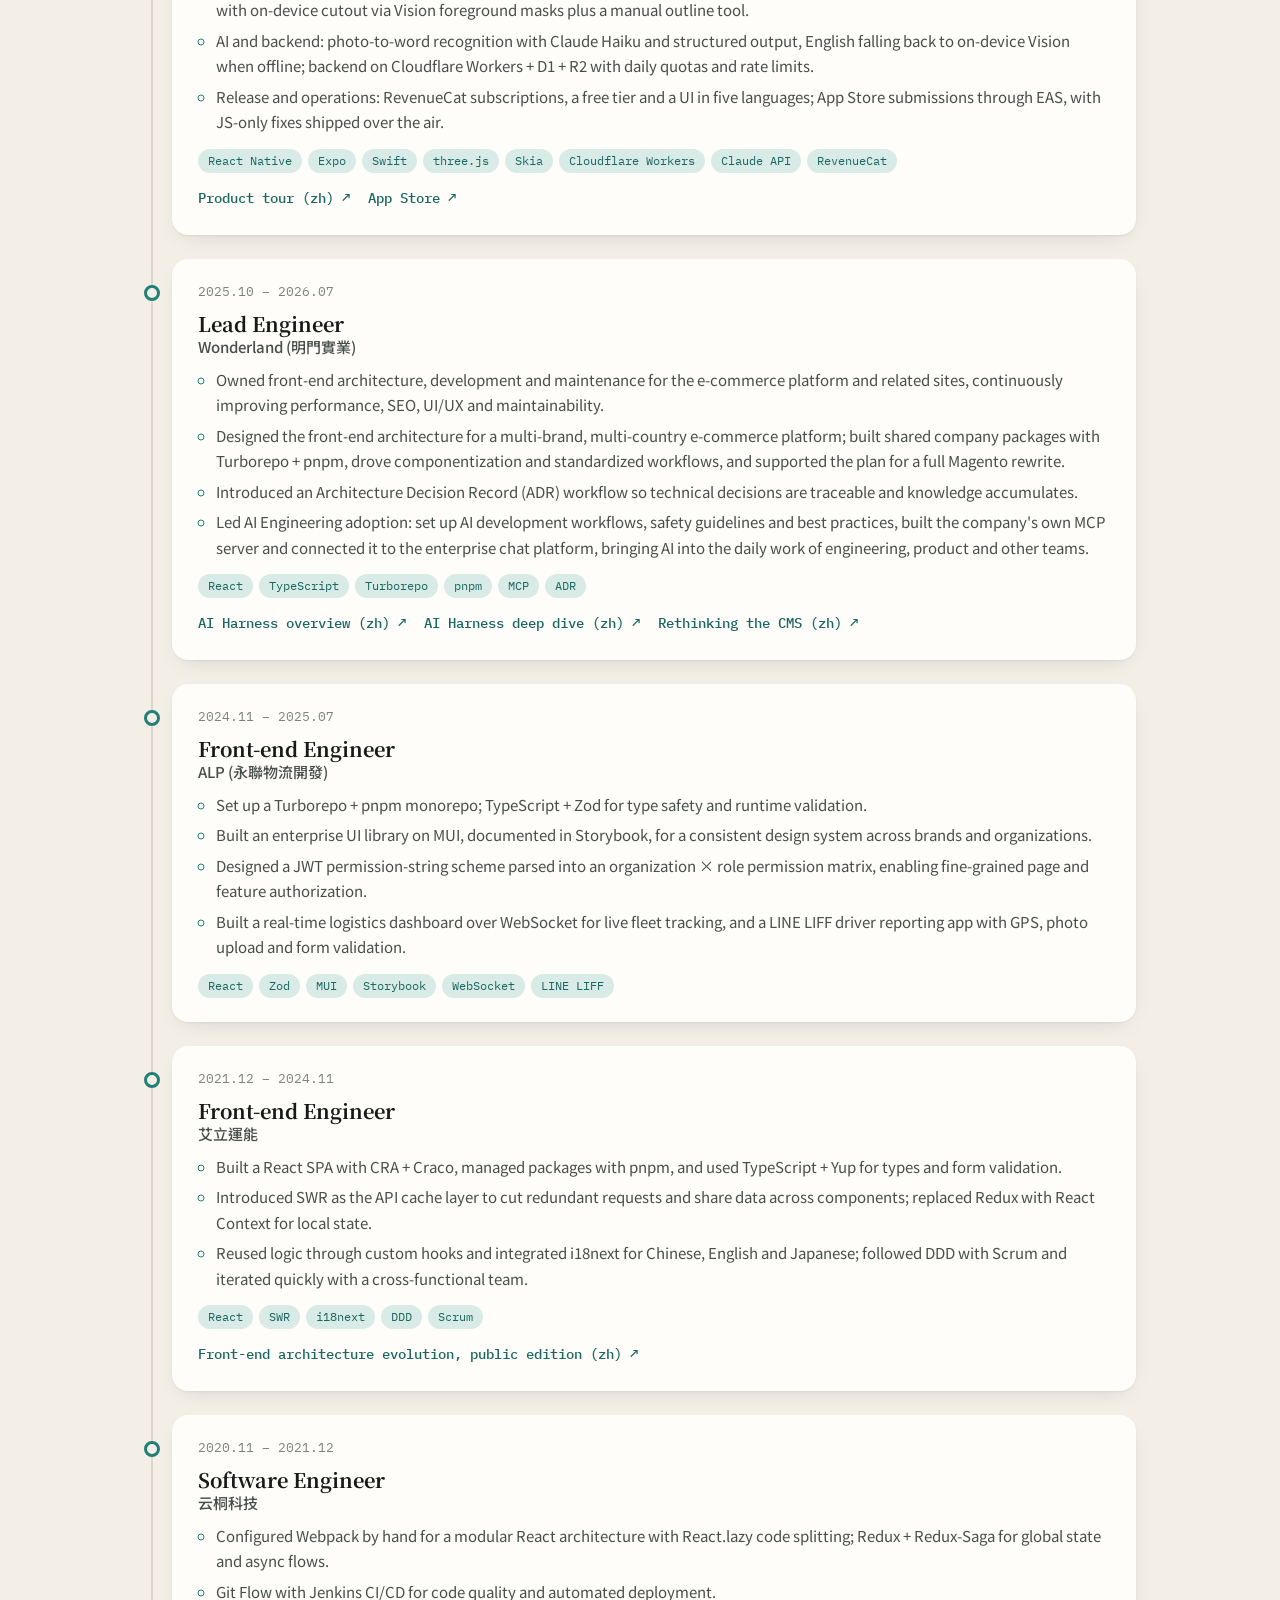
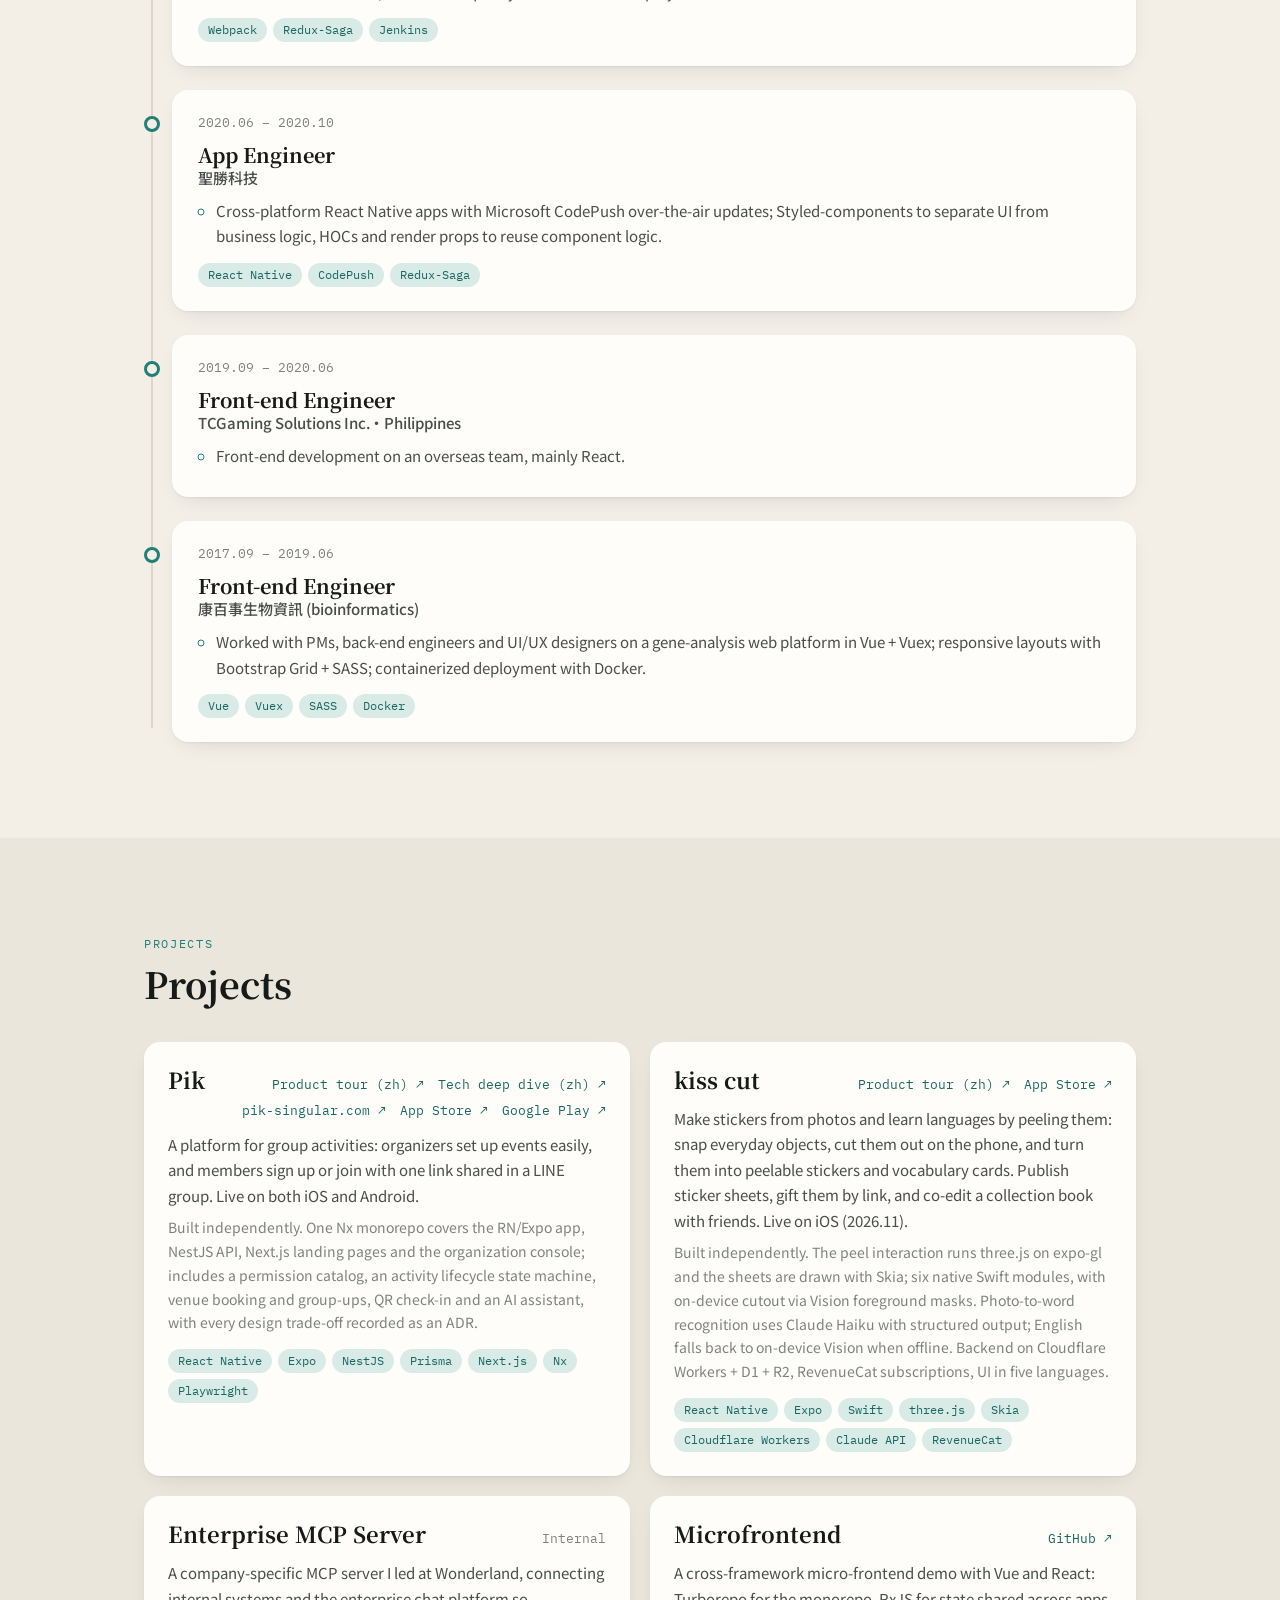
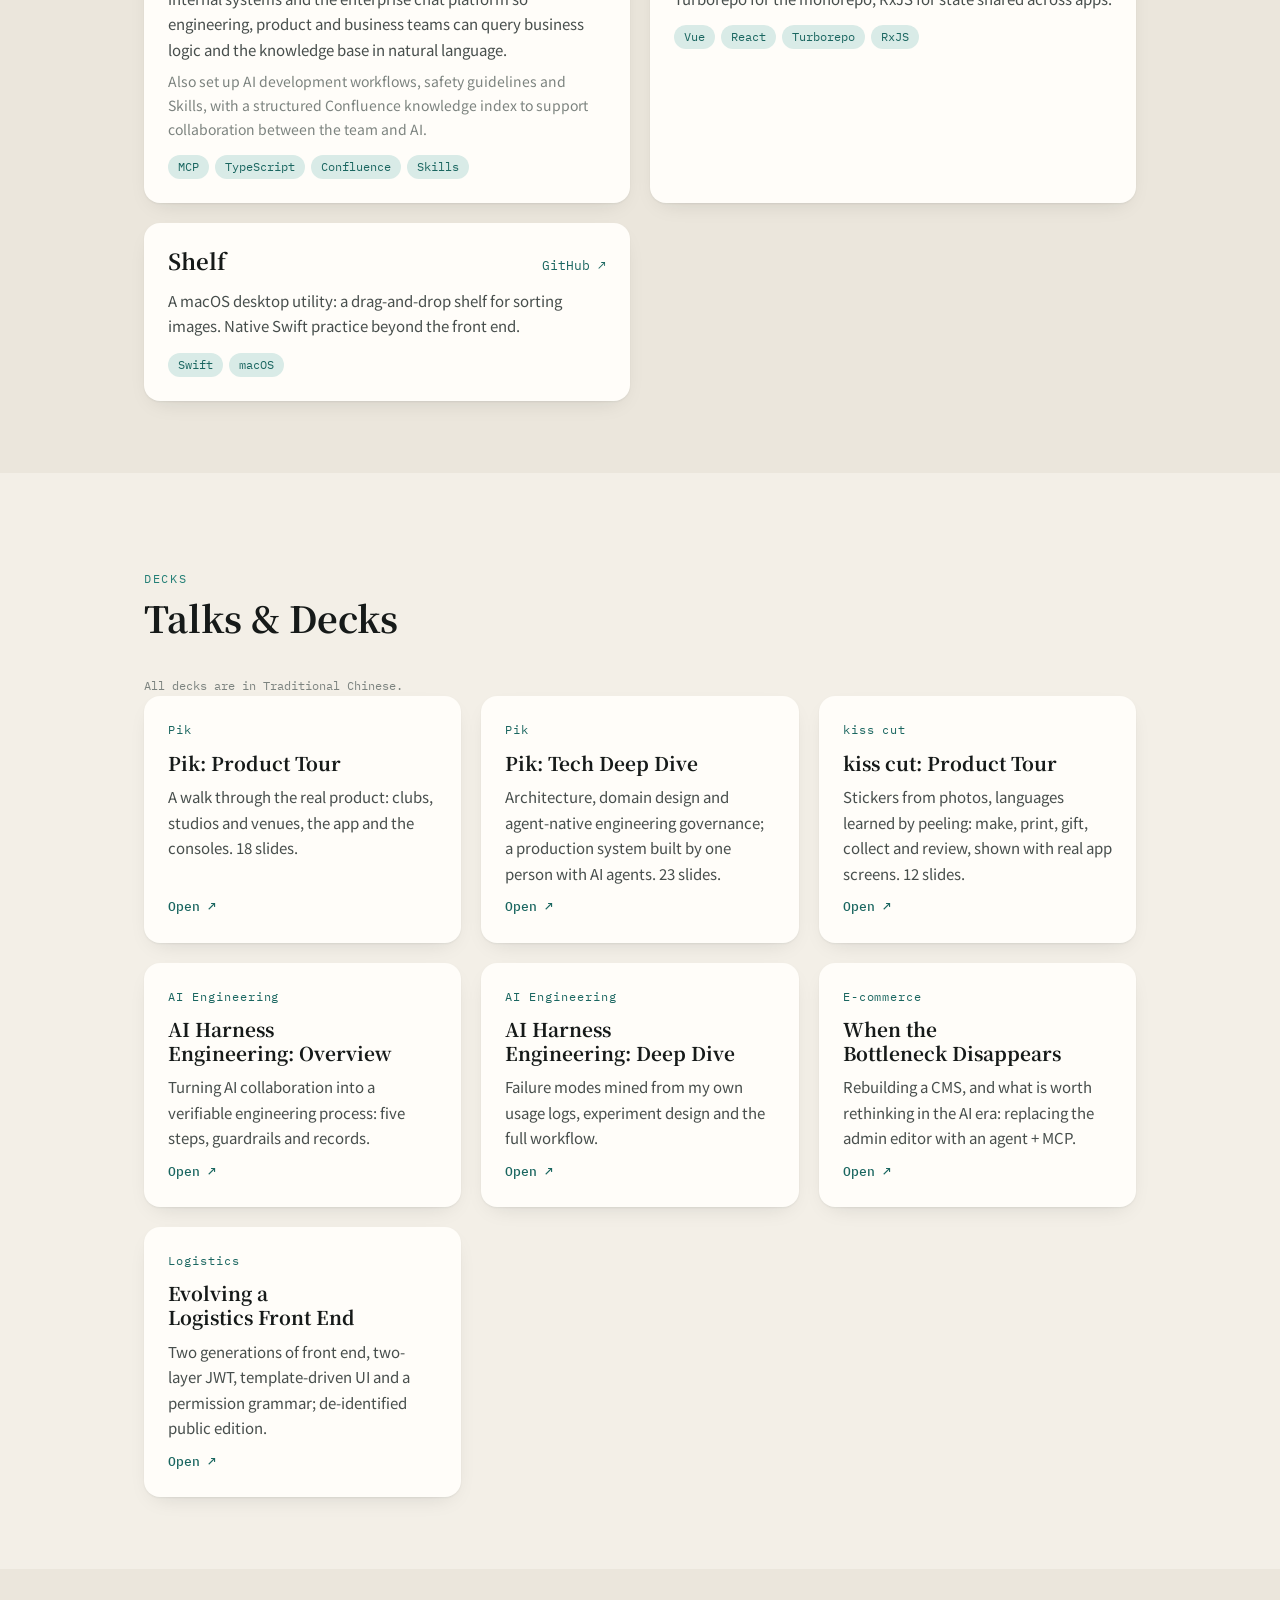
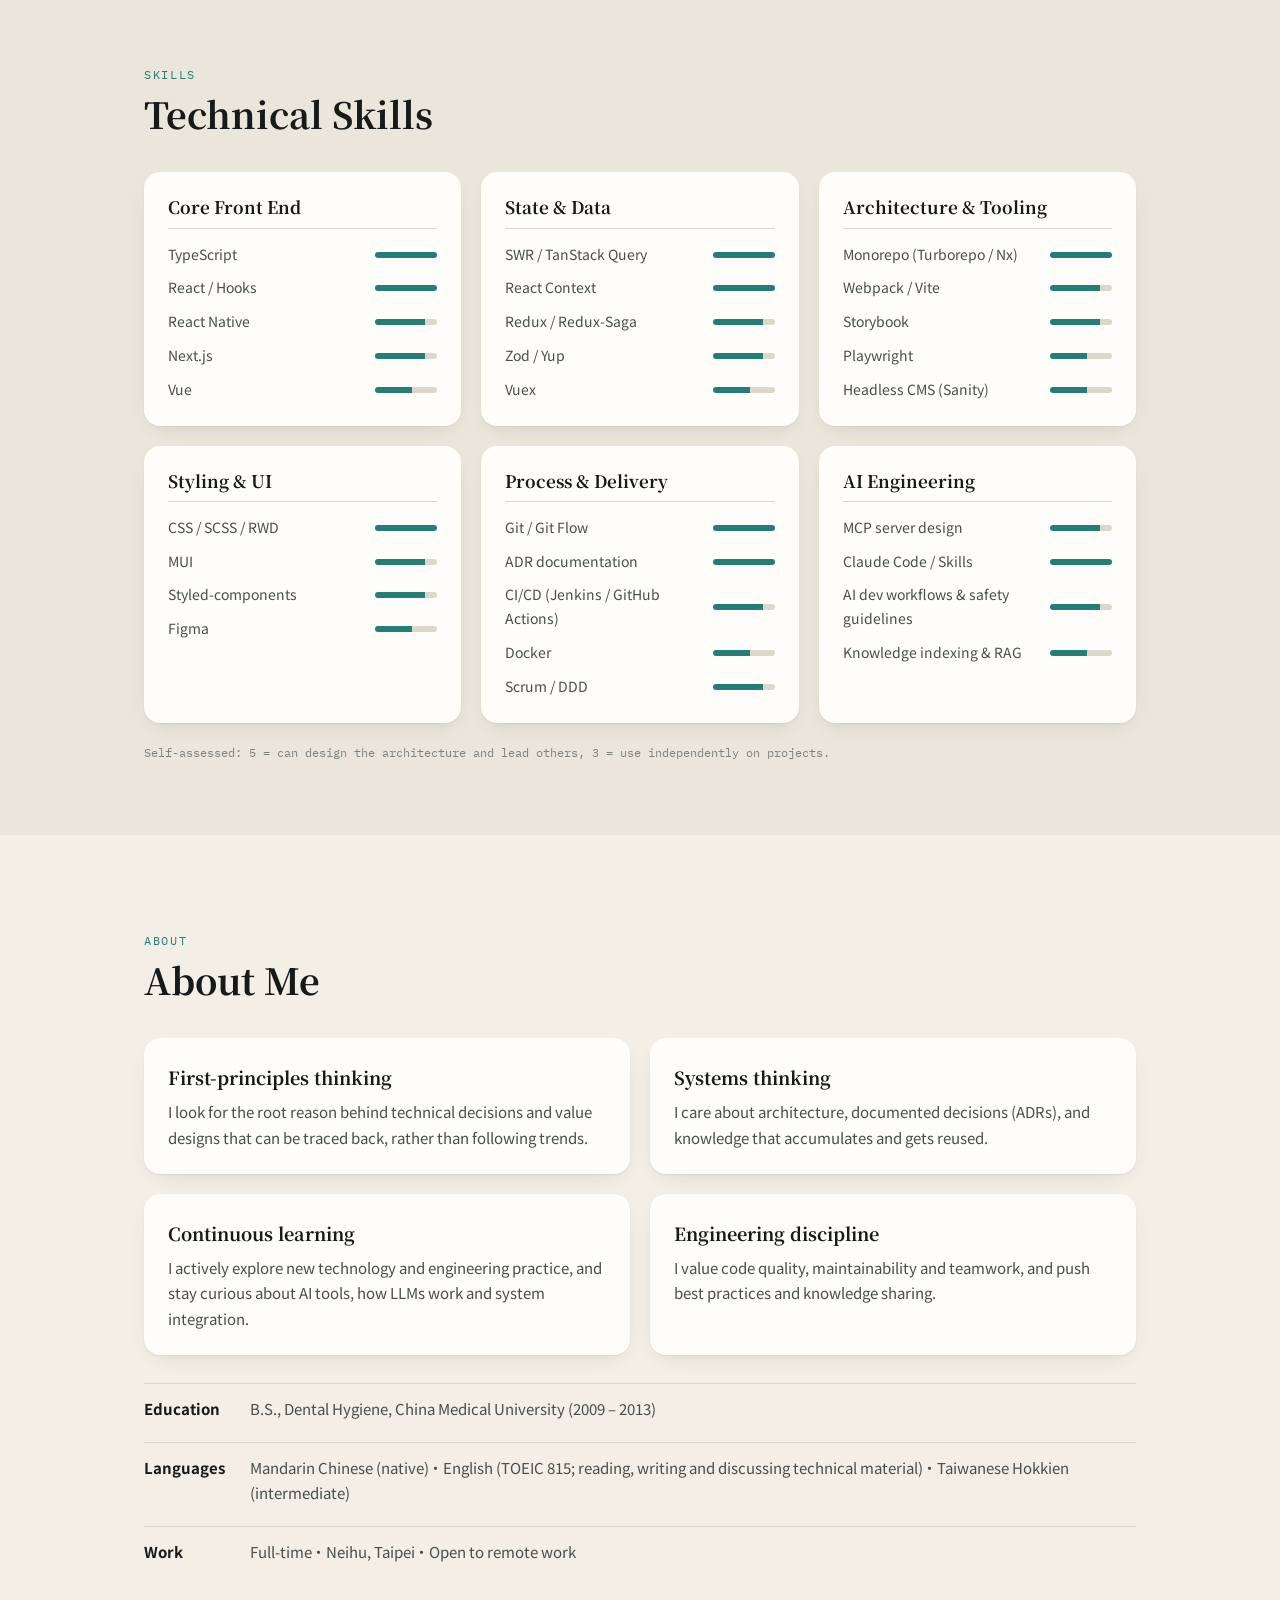
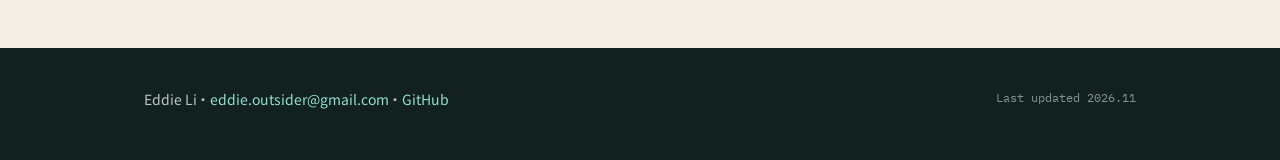
==== commit 7b69cd1c: "feat: kiss cut as its own role entry; Pik store links; kiss cut product tour Split the independent-d" ====
--- a/en/index.html
+++ b/en/index.html
@@ -146,8 +146,8 @@
                 <h3>
                   Independent Developer
                   <span class="org"
-                    >Pik (activity management &amp; matching platform) and kiss
-                    cut, personal products</span
+                    >Pik, activity management &amp; matching platform (personal
+                    product)</span
                   >
                 </h3>
                 <ul>
@@ -175,18 +175,10 @@
                     group-ups, and an AI assistant that only proposes; writes
                     need user confirmation.
                   </li>
-                  <li>
-                    Second product, kiss cut (stickers and vocabulary cards
-                    from photos; live on iOS since 2026.11): a three.js +
-                    expo-gl peel interaction, native Swift modules for
-                    on-device Vision cutout, Claude Haiku word recognition, a
-                    Cloudflare Workers backend and RevenueCat subscriptions.
-                  </li>
                 </ul>
                 <p class="chips">
                   <span>React Native</span><span>NestJS</span><span>Prisma</span
                   ><span>Next.js</span><span>Nx</span><span>Playwright</span
-                  ><span>Swift</span><span>Cloudflare Workers</span
                   ><span>Claude Code</span>
                 </p>
                 <p class="tl-links">
@@ -208,11 +200,67 @@
                     rel="noopener"
                     >pik-singular.com ↗</a
                   >
+                  <a href="https://apps.apple.com/app/id6796892371" target="_blank" rel="noopener"
+                    >App Store ↗</a
+                  >
+                  <a href="https://play.google.com/store/apps/details?id=com.piksingular.app" target="_blank" rel="noopener"
+                    >Google Play ↗</a
+                  >
+                </p>
+              </div>
+            </li>
+            <li class="tl-item is-now">
+              <div class="tl-dot"></div>
+              <div class="tl-card">
+                <div class="tl-meta">
+                  <time datetime="2026-07">2026.07</time> – Present
+                  <span class="pill">Current</span>
+                </div>
+                <h3>
+                  Independent Developer
+                  <span class="org">kiss cut (personal product)</span>
+                </h3>
+                <ul>
+                  <li>
+                    An app for making stickers and vocabulary cards from
+                    photos: snap everyday objects, cut them out into peelable
+                    stickers, publish sticker sheets, gift them by link and
+                    co-edit a collection book with friends. Live on iOS since
+                    2026.11, about three months after the first commit.
+                  </li>
+                  <li>
+                    Interaction and native: the peel interaction runs three.js
+                    on expo-gl and the sheets are drawn with Skia; six native
+                    Swift modules, with on-device cutout via Vision foreground
+                    masks plus a manual outline tool.
+                  </li>
+                  <li>
+                    AI and backend: photo-to-word recognition with Claude Haiku
+                    and structured output, English falling back to on-device
+                    Vision when offline; backend on Cloudflare Workers + D1 +
+                    R2 with daily quotas and rate limits.
+                  </li>
+                  <li>
+                    Release and operations: RevenueCat subscriptions, a free
+                    tier and a UI in five languages; App Store submissions
+                    through EAS, with JS-only fixes shipped over the air.
+                  </li>
+                </ul>
+                <p class="chips">
+                  <span>React Native</span><span>Expo</span><span>Swift</span
+                  ><span>three.js</span><span>Skia</span
+                  ><span>Cloudflare Workers</span><span>Claude API</span
+                  ><span>RevenueCat</span>
+                </p>
+                <p class="tl-links">
+                  <a href="https://pik-slides.vercel.app/s/kisscut-intro" target="_blank" rel="noopener"
+                    >Product tour (zh) ↗</a
+                  >
                   <a
                     href="https://apps.apple.com/app/id6829604753"
                     target="_blank"
                     rel="noopener"
-                    >kiss cut (App Store) ↗</a
+                    >App Store ↗</a
                   >
                 </p>
               </div>
@@ -489,6 +537,12 @@
                     rel="noopener"
                     >pik-singular.com ↗</a
                   >
+                  <a class="proj-link" href="https://apps.apple.com/app/id6796892371" target="_blank" rel="noopener"
+                    >App Store ↗</a
+                  >
+                  <a class="proj-link" href="https://play.google.com/store/apps/details?id=com.piksingular.app" target="_blank" rel="noopener"
+                    >Google Play ↗</a
+                  >
                 </span>
               </div>
               <p>
@@ -514,13 +568,18 @@
             <article class="card proj">
               <div class="proj-top">
                 <h3>kiss cut</h3>
-                <a
-                  class="proj-link"
-                  href="https://apps.apple.com/app/id6829604753"
-                  target="_blank"
-                  rel="noopener"
-                  >App Store ↗</a
-                >
+                <span class="proj-links">
+                  <a class="proj-link" href="https://pik-slides.vercel.app/s/kisscut-intro" target="_blank" rel="noopener"
+                    >Product tour (zh) ↗</a
+                  >
+                  <a
+                    class="proj-link"
+                    href="https://apps.apple.com/app/id6829604753"
+                    target="_blank"
+                    rel="noopener"
+                    >App Store ↗</a
+                  >
+                </span>
               </div>
               <p>
                 Make stickers from photos and learn languages by peeling them:
@@ -643,7 +702,17 @@
               <p>
                 Architecture, domain design and agent-native engineering
                 governance; a production system built by one person with AI
-                agents. 24 slides.
+                agents. 23 slides.
+              </p>
+              <span class="deck-open">Open ↗</span>
+            </a>
+            <a class="card deck" href="https://pik-slides.vercel.app/s/kisscut-intro" target="_blank" rel="noopener">
+              <span class="deck-tag">kiss cut</span>
+              <h3>kiss cut: Product Tour</h3>
+              <p>
+                Stickers from photos, languages learned by peeling: make, print,
+                gift, collect and review, shown with real app screens. 12
+                slides.
               </p>
               <span class="deck-open">Open ↗</span>
             </a>
